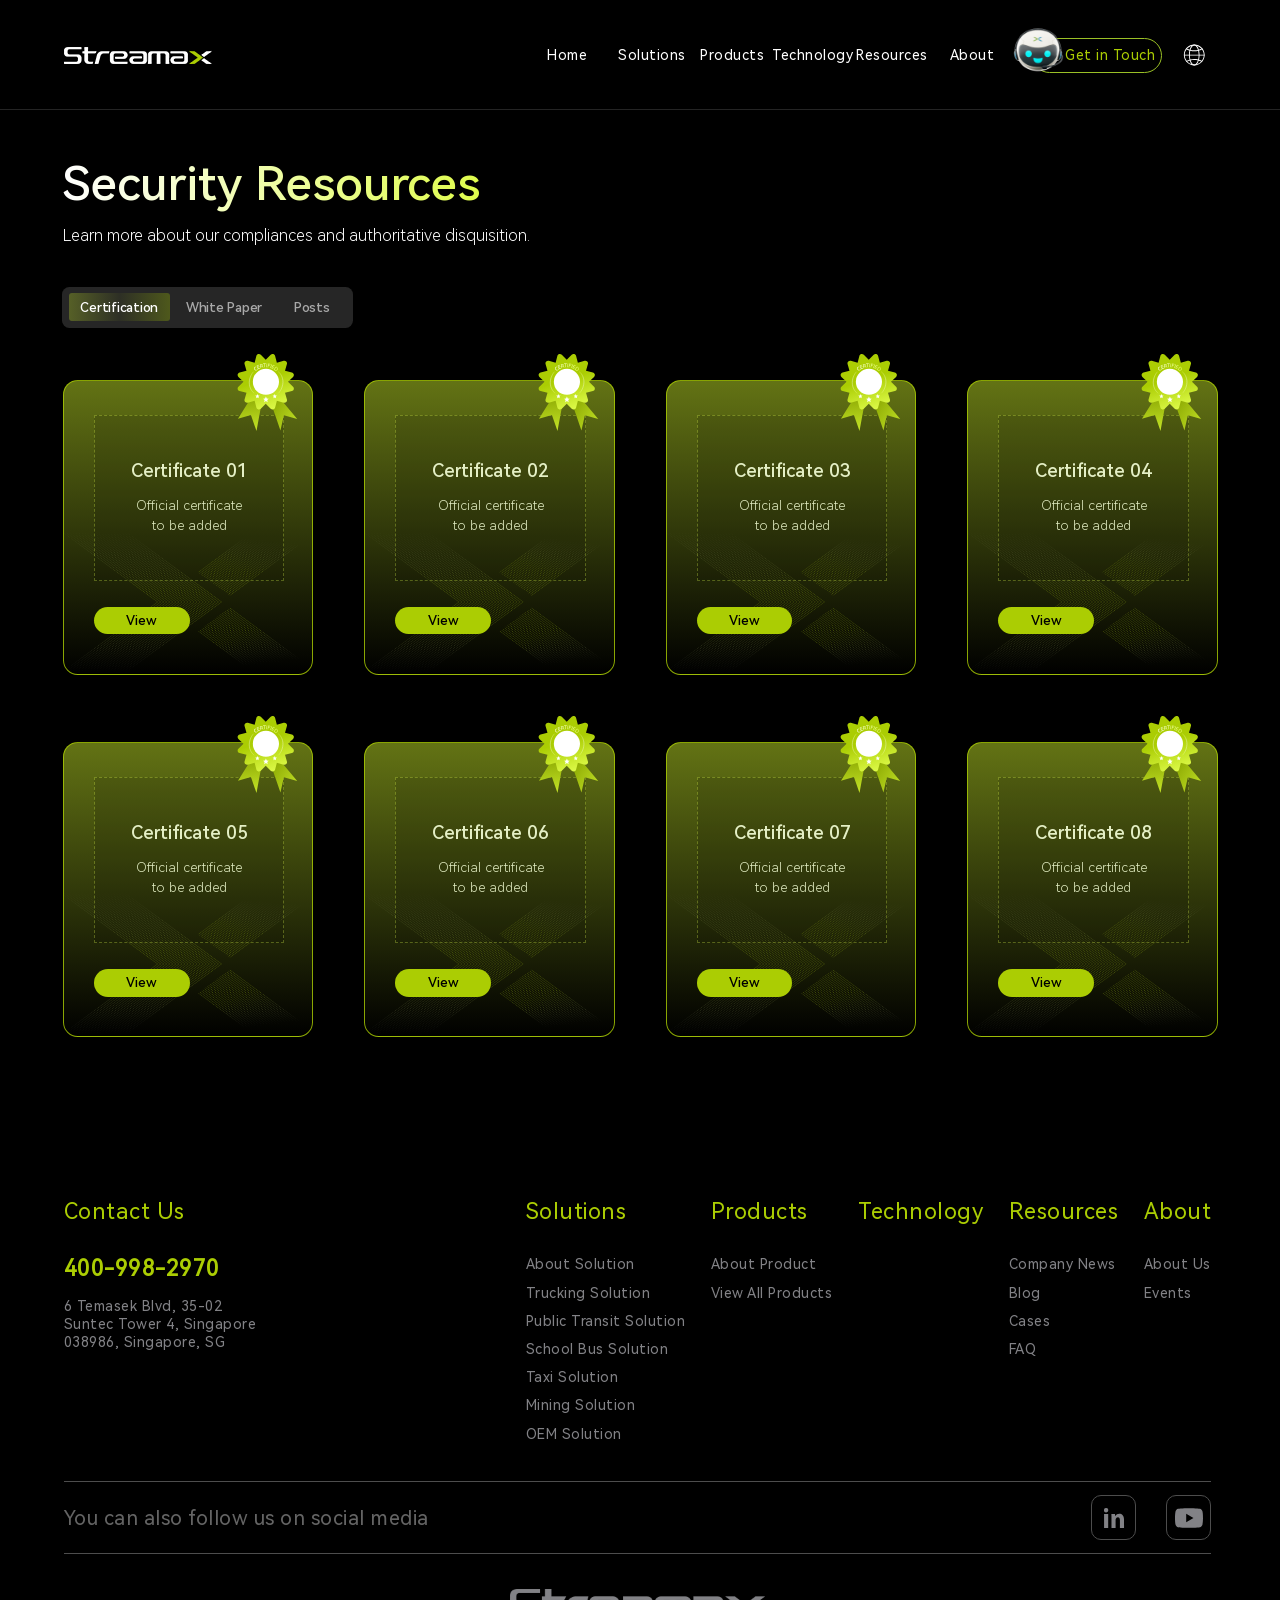
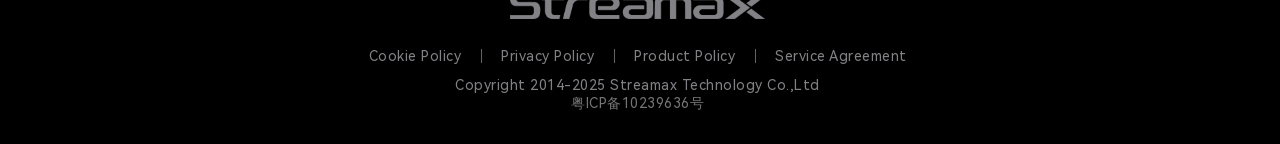
==== security-resources.html @ 1f0b2379 "Add files via upload" ====
<!DOCTYPE html>
<html lang="en"><head><meta charset="utf-8"><meta name="viewport" content="width=device-width, initial-scale=1"><title>Security Resources | Streamax</title><meta name="description" content="Security Resources — Streamax Product Security Incident Response Team portal preview."><link rel="icon" href="assets/img/favicon.ico"><link rel="stylesheet" href="assets/css/common.css"><link rel="stylesheet" href="assets/css/header.css"><link rel="stylesheet" href="assets/css/style.css"><link rel="stylesheet" href="assets/css/cybersecurity.css"><script>if(location.protocol==="file:"){document.write("<script src=\"assets/js/local-preview.js\"><\/script>");}</script></head>
<body class="black_page" data-page="resources"><a class="skip-link" href="#main-content">Skip to content</a>
<header class="header">
    <div class="wrap1600 cf">
        <div class="logo flex alignCenter"><a href="index.html"><img src="assets/img/logo.png" class="b_logo" alt="ruiming"><img src="assets/img/logow.png" class="w_logo" alt="ruiming"></a></div>
        <div class="right cf">
            <nav class="nav_con">
                <ul class="nav cf">
                    <li>
                        <div class="TWnav"><a href="index.html"><q>Home</q></a></div>
                    </li>
                    
                    <li>
                        <div class="TWnav"><a href="https://www.streamax.com/category/solutions.html" target="_self"><q>Solutions</q><span></span></a><div class="TWnavBtn"></div></div>
                        
                        <div class="erNav">
                            
                                
                            <a class="fnt16" href="https://www.streamax.com/category/solutions.html" target="_self">About Solution</a>
                                
                            <a class="fnt16" href="https://www.streamax.com/category/trucking-solution.html" target="_self">Trucking Solution</a>
                                
                            <a class="fnt16" href="https://www.streamax.com/category/public-transit-solution.html" target="_self">Public Transit Solution</a>
                                
                            <a class="fnt16" href="https://www.streamax.com/category/school-bus-solution.html" target="_self">School Bus Solution</a>
                                
                            <a class="fnt16" href="https://www.streamax.com/category/taxi-solution.html" target="_self">Taxi Solution</a>
                                
                            <a class="fnt16" href="https://www.streamax.com/category/mining-solution.html" target="_self">Mining Solution</a>
                                
                            <a class="fnt16" href="https://www.streamax.com/category/oem-solution.html" target="_self">OEM Solution</a>
                                
                            
                        </div>
                        
                        <div class="mo_nav cf">
                            
                            <div class="p">
                                <div class="THnav"><a href="https://www.streamax.com/category/solutions.html" target="_self">About Solution</a><div class="THnavBtn"></div></div>

                            </div>
                            <div class="p">
                                <div class="THnav"><a href="https://www.streamax.com/category/trucking-solution.html" target="_self">Trucking Solution</a><div class="THnavBtn"></div></div>

                            </div>
                            <div class="p">
                                <div class="THnav"><a href="https://www.streamax.com/category/public-transit-solution.html" target="_self">Public Transit Solution</a><div class="THnavBtn"></div></div>

                            </div>
                            <div class="p">
                                <div class="THnav"><a href="https://www.streamax.com/category/school-bus-solution.html" target="_self">School Bus Solution</a><div class="THnavBtn"></div></div>

                            </div>
                            <div class="p">
                                <div class="THnav"><a href="https://www.streamax.com/category/taxi-solution.html" target="_self">Taxi Solution</a><div class="THnavBtn"></div></div>

                            </div>
                            <div class="p">
                                <div class="THnav"><a href="https://www.streamax.com/category/mining-solution.html" target="_self">Mining Solution</a><div class="THnavBtn"></div></div>

                            </div>
                            <div class="p">
                                <div class="THnav"><a href="https://www.streamax.com/category/oem-solution.html" target="_self">OEM Solution</a><div class="THnavBtn"></div></div>

                            </div>
                            
                        </div>
                    </li>
                    <li>
                        <div class="TWnav"><a href="https://www.streamax.com/category/products.html" target="_self"><q>Products</q><span></span></a><div class="TWnavBtn"></div></div>
                        
                        <div class="erNav">
                            
                                
                            <a class="fnt16" href="https://www.streamax.com/category/products.html" target="_self">About Product</a>
                                
                            <a class="fnt16" href="https://www.streamax.com/category/products-list.html" target="_self">View All Products</a>
                                
                            
                        </div>
                        
                        <div class="mo_nav cf">
                            
                            <div class="p">
                                <div class="THnav"><a href="https://www.streamax.com/category/products.html" target="_self">About Product</a><div class="THnavBtn"></div></div>

                            </div>
                            <div class="p">
                                <div class="THnav"><a href="https://www.streamax.com/category/products-list.html" target="_self">View All Products</a><div class="THnavBtn"></div></div>

                            </div>
                            
                        </div>
                    </li>
                    <li>
                        <div class="TWnav"><a href="https://www.streamax.com/category/technology.html" target="_self"><q>Technology</q><span></span></a><div class="TWnavBtn"></div></div>
                        
                        <div class="erNav">
                            
                                
                            
                        </div>
                        
                        <div class="mo_nav cf">
                            
                            
                            
                        </div>
                    </li>
                    <li>
                        <div class="TWnav"><a href="https://www.streamax.com/resources/blog.html" target="_self"><q>Resources</q><span></span></a><div class="TWnavBtn"></div></div>
                        
                        <div class="erNav">
                            
                                
                            <a class="fnt16" href="https://www.streamax.com/resources/company-news.html" target="_self">Company News</a>
                                
                            <a class="fnt16" href="https://www.streamax.com/resources/blog.html" target="_self">Blog</a>
                                
                            <a class="fnt16" href="https://www.streamax.com/resources/case.html" target="_self">Cases</a>
                                
                            <a class="fnt16" href="https://www.streamax.com/resources/faq.html" target="_self">FAQ</a>
                                
                            
                        </div>
                        
                        <div class="mo_nav cf">
                            
                            <div class="p">
                                <div class="THnav"><a href="https://www.streamax.com/resources/company-news.html" target="_self">Company News</a><div class="THnavBtn"></div></div>

                            </div>
                            <div class="p">
                                <div class="THnav"><a href="https://www.streamax.com/resources/blog.html" target="_self">Blog</a><div class="THnavBtn"></div></div>

                            </div>
                            <div class="p">
                                <div class="THnav"><a href="https://www.streamax.com/resources/case.html" target="_self">Cases</a><div class="THnavBtn"></div></div>

                            </div>
                            <div class="p">
                                <div class="THnav"><a href="https://www.streamax.com/resources/faq.html" target="_self">FAQ</a><div class="THnavBtn"></div></div>

                            </div>
                            
                        </div>
                    </li>
                    <li>
                        <div class="TWnav"><a href="https://www.streamax.com/category/about.html" target="_self"><q>About</q><span></span></a><div class="TWnavBtn"></div></div>
                        
                        <div class="erNav">
                            
                                
                            <a class="fnt16" href="https://www.streamax.com/category/about.html" target="_self">About Us</a>
                                
                            <a class="fnt16" href="https://www.streamax.com/about/events.html" target="_self">Events</a>
                                
                            
                        </div>
                        
                        <div class="mo_nav cf">
                            
                            <div class="p">
                                <div class="THnav"><a href="https://www.streamax.com/category/about.html" target="_self">About Us</a><div class="THnavBtn"></div></div>

                            </div>
                            <div class="p">
                                <div class="THnav"><a href="https://www.streamax.com/about/events.html" target="_self">Events</a><div class="THnavBtn"></div></div>

                            </div>
                            
                        </div>
                    </li>
                     
                </ul>

                <div class="nav-submenu__cover"></div>
            </nav>
            
            <div class="lang_search flex alignCenter">
                <div class="lang cf mode_btn flex justifyCenter">
                    <a href="https://www.streamax.com/category/contactform.html">
                    <span>Get in Touch</span>
                    <div class="frame-animation"></div>
                    </a>
                </div>
                <div class="change">
                    <svg t="1764158970741" class="icon" viewBox="0 0 1024 1024" version="1.1" xmlns="http://www.w3.org/2000/svg" p-id="2883" width="256" height="256"><path d="M523.377778 955.733333C278.755556 955.733333 79.644444 756.622222 79.644444 512c0-244.622222 199.111111-443.733333 443.733334-443.733333S967.111111 267.377778 967.111111 512c0 244.622222-199.111111 443.733333-443.733333 443.733333z m0-849.54074C299.614815 106.192593 117.57037 288.237037 117.57037 512c0 223.762963 182.044444 405.807407 405.807408 405.807407C747.140741 917.807407 929.185185 735.762963 929.185185 512c0-223.762963-182.044444-405.807407-405.807407-405.807407z" fill="" p-id="2884"></path><path d="M523.377778 955.733333c-127.051852 0-225.659259-195.318519-225.659259-443.733333 0-248.414815 98.607407-443.733333 225.659259-443.733333S749.037037 263.585185 749.037037 512c0 248.414815-100.503704 443.733333-225.659259 443.733333z m0-849.54074c-102.4 0-187.733333 185.837037-187.733334 405.807407 0 219.97037 85.333333 405.807407 187.733334 405.807407s187.733333-185.837037 187.733333-405.807407c0-219.97037-87.22963-405.807407-187.733333-405.807407z" fill="" p-id="2885"></path><path d="M523.377778 352.711111c-117.57037 0-235.140741-30.340741-339.437037-87.22963-9.481481-5.688889-13.274074-17.066667-7.585185-26.548148 5.688889-9.481481 17.066667-13.274074 26.548148-7.585185 96.711111 53.096296 208.592593 81.540741 320.474074 81.540741 113.777778 0 223.762963-28.444444 322.37037-83.437037 9.481481-5.688889 20.859259-1.896296 26.548148 7.585185 5.688889 9.481481 1.896296 20.859259-7.585185 26.548148-104.296296 58.785185-221.866667 89.125926-341.333333 89.125926zM197.214815 805.925926c-7.585185 0-13.274074-3.792593-17.066667-9.481482-5.688889-9.481481-1.896296-20.859259 7.585185-26.548148 102.4-54.992593 218.074074-85.333333 333.748148-85.333333 115.674074 0 231.348148 28.444444 333.748149 83.437037 9.481481 5.688889 13.274074 17.066667 7.585185 26.548148-5.688889 9.481481-17.066667 13.274074-26.548148 7.585185-96.711111-53.096296-204.8-79.644444-314.785186-79.644444-109.985185 0-219.97037 28.444444-316.681481 79.644444-1.896296 3.792593-3.792593 3.792593-7.585185 3.792593z" fill="" p-id="2886"></path><path d="M948.148148 534.755556H98.607407c-11.377778 0-18.962963-7.585185-18.962963-18.962963s7.585185-18.962963 18.962963-18.962963H948.148148c11.377778 0 18.962963 7.585185 18.962963 18.962963s-9.481481 18.962963-18.962963 18.962963z" fill="" p-id="2887"></path></svg>
                    <div class="change_con">
                        <a href="https://cn.streamax.com/" target="_blank">中文</a>
                        <a href="https://jp.streamax.com/" target="_blank">にほんご</a>
                    </div>
                </div>
                <div class="search cf" style="display:none;">
                    <a href="javascript:;"><svg t="1755748336078" viewBox="0 0 1024 1024" version="1.1" xmlns="http://www.w3.org/2000/svg" p-id="9567"><path d="M415.59889935 818.40673751c-103.69194019 0-207.38388041-39.48836529-286.31642412-118.42090898-157.86508737-157.87981634-157.86508737-414.78248979 0-572.66230613 157.85035841-157.85035841 414.76776082-157.90927428 572.64757719 0 157.86508737 157.87981634 157.86508737 414.78248979 0 572.66230613-78.93254368 78.93254368-182.63921287 118.42090898-286.33115307 118.42090898z m0-725.22496474c-82.09927197 0-164.21327292 31.25487175-226.70828746 93.74988629-125.00475803 125.00475803-125.00475803 328.44127481 0 453.44603281 125.01948701 124.9753001 328.41181686 125.03421596 453.43130386 0 125.00475803-125.00475803 125.00475803-328.44127481 0-453.44603281-62.5097435-62.49501453-144.60901547-93.74988627-226.7230164-93.74988629z" fill="#333333" p-id="9568"></path><path d="M973.48804978 1013.69813456c-10.78160515 0-21.57793927-4.10938229-29.79670383-12.34287584L658.31757585 715.95203069c-16.46698708-16.46698708-16.46698708-43.14114955 0-59.60813666s43.14114955-16.46698708 59.60813665 0l285.37377009 285.38849908c16.46698708 16.46698708 16.46698708 43.14114955 0 59.60813663a42.07329932 42.07329932 0 0 1-29.81143281 12.35760482z" fill="#333333" p-id="9569"></path></svg></a>
                </div>
            </div>
            <div class="nav_btn"><span></span></div>
        </div>
    </div>
    <!-- pc端搜索框 -->
    <div class="search-drop-down">
        <div class="search-wrapper">
            <span><a href="javascript:;" id="search-btn"><svg t="1755748336078" viewBox="0 0 1024 1024" version="1.1" xmlns="http://www.w3.org/2000/svg" p-id="9567"><path d="M415.59889935 818.40673751c-103.69194019 0-207.38388041-39.48836529-286.31642412-118.42090898-157.86508737-157.87981634-157.86508737-414.78248979 0-572.66230613 157.85035841-157.85035841 414.76776082-157.90927428 572.64757719 0 157.86508737 157.87981634 157.86508737 414.78248979 0 572.66230613-78.93254368 78.93254368-182.63921287 118.42090898-286.33115307 118.42090898z m0-725.22496474c-82.09927197 0-164.21327292 31.25487175-226.70828746 93.74988629-125.00475803 125.00475803-125.00475803 328.44127481 0 453.44603281 125.01948701 124.9753001 328.41181686 125.03421596 453.43130386 0 125.00475803-125.00475803 125.00475803-328.44127481 0-453.44603281-62.5097435-62.49501453-144.60901547-93.74988627-226.7230164-93.74988629z" fill="#ffffff" p-id="9568"></path><path d="M973.48804978 1013.69813456c-10.78160515 0-21.57793927-4.10938229-29.79670383-12.34287584L658.31757585 715.95203069c-16.46698708-16.46698708-16.46698708-43.14114955 0-59.60813666s43.14114955-16.46698708 59.60813665 0l285.37377009 285.38849908c16.46698708 16.46698708 16.46698708 43.14114955 0 59.60813663a42.07329932 42.07329932 0 0 1-29.81143281 12.35760482z" fill="#ffffff" p-id="9569"></path></svg></a></span>
            <div class="search-input">
                <input id="search" type="text" placeholder="Search..." name="question" autocomplete="off">
                <div class="errorMsg">检测到并清除了危险字符！</div>
            </div>
            <span id="close"><svg t="1755765834589" viewBox="0 0 1024 1024" version="1.1" xmlns="http://www.w3.org/2000/svg" p-id="10614"><path d="M585.412525 512.594747L973.601616 124.418586c19.600808-19.600808 19.600808-51.898182 0-71.49899l-2.120404-2.120404c-19.600808-19.600808-51.898182-19.600808-71.49899 0L511.793131 439.518384 123.61697 50.799192c-19.600808-19.600808-51.898182-19.600808-71.49899 0l-2.120404 2.120404c-20.11798 19.600808-20.11798 51.898182 0 71.49899l388.189091 388.189091L49.997576 900.783838c-19.587879 19.600808-19.587879 51.898182 0 71.49899l2.120404 2.120404c19.600808 19.600808 51.898182 19.600808 71.49899 0L511.793131 586.214141l388.189091 388.176162c19.600808 19.600808 51.898182 19.600808 71.49899 0l2.120404-2.120404c19.600808-19.600808 19.600808-51.898182 0-71.49899L585.412525 512.594747z m0 0" p-id="10615" fill="#ffffff"></path></svg></span>
        </div>
    </div>
</header>
<main id="main-content" class="cyber-main resources-page" data-design-node="58:219" data-resource-tab="certification">
  <h1 class="gradient-title page-title">Security Resources</h1>
  <p class="resources-intro">Learn more about our compliances and authoritative disquisition.</p>
  <div class="resource-tabs" role="tablist" aria-label="Security resource categories">
    <span class="resource-tabs-indicator" aria-hidden="true"></span>
    <button id="resource-tab-certification" type="button" role="tab" aria-selected="true" aria-controls="resource-certification" tabindex="0">Certification</button>
    <button id="resource-tab-white-paper" type="button" role="tab" aria-selected="false" aria-controls="resource-white-paper" tabindex="-1">White Paper</button>
    <button id="resource-tab-posts" type="button" role="tab" aria-selected="false" aria-controls="resource-posts" tabindex="-1">Posts</button>
  </div>
  <section id="resource-certification" class="certificate-grid resource-panel" role="tabpanel" aria-labelledby="resource-tab-certification" tabindex="0"><article class="certificate-card" data-certificate-index="0">
  <div class="certificate-ground"><div class="certificate-pattern" aria-hidden="true"><img src="assets/figma/cff4b.png" alt="" draggable="false" ></div>
    <div class="certificate-placeholder"><span>Certificate 01</span><p>Official certificate<br>to be added</p></div>
    <button class="certificate-view" type="button" aria-label="View certificate 1" data-open-certificate="0">View</button>
  </div>
  <img src="assets/figma/bbfd9.svg" alt="" draggable="false" class="certificate-badge">
</article>
<article class="certificate-card" data-certificate-index="1">
  <div class="certificate-ground"><div class="certificate-pattern" aria-hidden="true"><img src="assets/figma/cff4b.png" alt="" draggable="false" ></div>
    <div class="certificate-placeholder"><span>Certificate 02</span><p>Official certificate<br>to be added</p></div>
    <button class="certificate-view" type="button" aria-label="View certificate 2" data-open-certificate="1">View</button>
  </div>
  <img src="assets/figma/19678.svg" alt="" draggable="false" class="certificate-badge">
</article>
<article class="certificate-card" data-certificate-index="2">
  <div class="certificate-ground"><div class="certificate-pattern" aria-hidden="true"><img src="assets/figma/cff4b.png" alt="" draggable="false" ></div>
    <div class="certificate-placeholder"><span>Certificate 03</span><p>Official certificate<br>to be added</p></div>
    <button class="certificate-view" type="button" aria-label="View certificate 3" data-open-certificate="2">View</button>
  </div>
  <img src="assets/figma/bbfd9.svg" alt="" draggable="false" class="certificate-badge">
</article>
<article class="certificate-card" data-certificate-index="3">
  <div class="certificate-ground"><div class="certificate-pattern" aria-hidden="true"><img src="assets/figma/cff4b.png" alt="" draggable="false" ></div>
    <div class="certificate-placeholder"><span>Certificate 04</span><p>Official certificate<br>to be added</p></div>
    <button class="certificate-view" type="button" aria-label="View certificate 4" data-open-certificate="3">View</button>
  </div>
  <img src="assets/figma/bbfd9.svg" alt="" draggable="false" class="certificate-badge">
</article>
<article class="certificate-card" data-certificate-index="4">
  <div class="certificate-ground"><div class="certificate-pattern" aria-hidden="true"><img src="assets/figma/cff4b.png" alt="" draggable="false" ></div>
    <div class="certificate-placeholder"><span>Certificate 05</span><p>Official certificate<br>to be added</p></div>
    <button class="certificate-view" type="button" aria-label="View certificate 5" data-open-certificate="4">View</button>
  </div>
  <img src="assets/figma/19678.svg" alt="" draggable="false" class="certificate-badge">
</article>
<article class="certificate-card" data-certificate-index="5">
  <div class="certificate-ground"><div class="certificate-pattern" aria-hidden="true"><img src="assets/figma/cff4b.png" alt="" draggable="false" ></div>
    <div class="certificate-placeholder"><span>Certificate 06</span><p>Official certificate<br>to be added</p></div>
    <button class="certificate-view" type="button" aria-label="View certificate 6" data-open-certificate="5">View</button>
  </div>
  <img src="assets/figma/19678.svg" alt="" draggable="false" class="certificate-badge">
</article>
<article class="certificate-card" data-certificate-index="6">
  <div class="certificate-ground"><div class="certificate-pattern" aria-hidden="true"><img src="assets/figma/cff4b.png" alt="" draggable="false" ></div>
    <div class="certificate-placeholder"><span>Certificate 07</span><p>Official certificate<br>to be added</p></div>
    <button class="certificate-view" type="button" aria-label="View certificate 7" data-open-certificate="6">View</button>
  </div>
  <img src="assets/figma/19678.svg" alt="" draggable="false" class="certificate-badge">
</article>
<article class="certificate-card" data-certificate-index="7">
  <div class="certificate-ground"><div class="certificate-pattern" aria-hidden="true"><img src="assets/figma/cff4b.png" alt="" draggable="false" ></div>
    <div class="certificate-placeholder"><span>Certificate 08</span><p>Official certificate<br>to be added</p></div>
    <button class="certificate-view" type="button" aria-label="View certificate 8" data-open-certificate="7">View</button>
  </div>
  <img src="assets/figma/19678.svg" alt="" draggable="false" class="certificate-badge">
</article></section>
  <section id="resource-white-paper" class="resource-panel editorial-grid" role="tabpanel" aria-labelledby="resource-tab-white-paper" tabindex="0" data-design-node="106:803" hidden>
    <article class="editorial-card"><div class="editorial-pattern" aria-hidden="true"><img src="assets/figma/cff4b.png" alt="" draggable="false"></div><img class="editorial-brand" src="assets/figma/ac7f0.png" alt="Streamax" width="207" height="24"><h2>White Paper 01<br>Coming soon</h2><p class="editorial-summary">Approved white paper content will be added here.</p><button type="button" class="editorial-explore" data-resource-placeholder="White paper" aria-label="Explore white paper 1 (placeholder)">Explore</button><p class="editorial-status" role="status" aria-live="polite"></p></article>
    <article class="editorial-card"><div class="editorial-pattern" aria-hidden="true"><img src="assets/figma/cff4b.png" alt="" draggable="false"></div><h2>White Paper 02<br>Coming soon</h2><p class="editorial-summary">Approved white paper content will be added here.</p><button type="button" class="editorial-explore" data-resource-placeholder="White paper" aria-label="Explore white paper 2 (placeholder)">Explore</button><p class="editorial-status" role="status" aria-live="polite"></p></article>
    <article class="editorial-card"><div class="editorial-pattern" aria-hidden="true"><img src="assets/figma/cff4b.png" alt="" draggable="false"></div><h2>White Paper 03<br>Coming soon</h2><p class="editorial-summary">Approved white paper content will be added here.</p><button type="button" class="editorial-explore" data-resource-placeholder="White paper" aria-label="Explore white paper 3 (placeholder)">Explore</button><p class="editorial-status" role="status" aria-live="polite"></p></article>
  </section>
  <section id="resource-posts" class="resource-panel editorial-grid" role="tabpanel" aria-labelledby="resource-tab-posts" tabindex="0" data-design-node="106:803" hidden>
    <article class="editorial-card"><div class="editorial-pattern" aria-hidden="true"><img src="assets/figma/cff4b.png" alt="" draggable="false"></div><img class="editorial-brand" src="assets/figma/ac7f0.png" alt="Streamax" width="207" height="24"><h2>Post 01<br>Coming soon</h2><p class="editorial-summary">Approved post content will be added here.</p><button type="button" class="editorial-explore" data-resource-placeholder="Post" aria-label="Explore post 1 (placeholder)">Explore</button><p class="editorial-status" role="status" aria-live="polite"></p></article>
    <article class="editorial-card"><div class="editorial-pattern" aria-hidden="true"><img src="assets/figma/cff4b.png" alt="" draggable="false"></div><h2>Post 02<br>Coming soon</h2><p class="editorial-summary">Approved post content will be added here.</p><button type="button" class="editorial-explore" data-resource-placeholder="Post" aria-label="Explore post 2 (placeholder)">Explore</button><p class="editorial-status" role="status" aria-live="polite"></p></article>
    <article class="editorial-card"><div class="editorial-pattern" aria-hidden="true"><img src="assets/figma/cff4b.png" alt="" draggable="false"></div><h2>Post 03<br>Coming soon</h2><p class="editorial-summary">Approved post content will be added here.</p><button type="button" class="editorial-explore" data-resource-placeholder="Post" aria-label="Explore post 3 (placeholder)">Explore</button><p class="editorial-status" role="status" aria-live="polite"></p></article>
  </section>
</main>
<footer class="footer pb50">
	<div class="wrap1600">
	<div class="footer_top flex flexWrap">
		<div class="left">
			<h3 class="fnt26">Contact Us</h3>
			<dl class="mt45">
				<dt class="fnt26 mb20">400-998-2970</dt>
				<dd class="fnt16">6 Temasek Blvd, 35-02 Suntec Tower 4, Singapore 038986, Singapore, SG</dd>
			</dl>
		</div>
		<div class="right flex flexWrap">
		    
			<dl>
				<dt class="fnt26 mb45"><a href="https://www.streamax.com/category/solutions.html" target="_self">Solutions</a></dt>
				<dd class="fnt16">
				    
				        
					<a href="https://www.streamax.com/category/solutions.html" target="_self">About Solution</a>
					
					<a href="https://www.streamax.com/category/trucking-solution.html" target="_self">Trucking Solution</a>
					
					<a href="https://www.streamax.com/category/public-transit-solution.html" target="_self">Public Transit Solution</a>
					
					<a href="https://www.streamax.com/category/school-bus-solution.html" target="_self">School Bus Solution</a>
					
					<a href="https://www.streamax.com/category/taxi-solution.html" target="_self">Taxi Solution</a>
					
					<a href="https://www.streamax.com/category/mining-solution.html" target="_self">Mining Solution</a>
					
					<a href="https://www.streamax.com/category/oem-solution.html" target="_self">OEM Solution</a>
					
					
				</dd>
			</dl>
			<dl>
				<dt class="fnt26 mb45"><a href="https://www.streamax.com/category/products.html" target="_self">Products</a></dt>
				<dd class="fnt16">
				    
				        
					<a href="https://www.streamax.com/category/products.html" target="_self">About Product</a>
					
					<a href="https://www.streamax.com/category/products-list.html" target="_self">View All Products</a>
					
					
				</dd>
			</dl>
			<dl>
				<dt class="fnt26 mb45"><a href="https://www.streamax.com/category/technology.html" target="_self">Technology</a></dt>
				<dd class="fnt16">
				    
				        
					
				</dd>
			</dl>
			<dl>
				<dt class="fnt26 mb45"><a href="https://www.streamax.com/resources/blog.html" target="_self">Resources</a></dt>
				<dd class="fnt16">
				    
				        
					<a href="https://www.streamax.com/resources/company-news.html" target="_self">Company News</a>
					
					<a href="https://www.streamax.com/resources/blog.html" target="_self">Blog</a>
					
					<a href="https://www.streamax.com/resources/case.html" target="_self">Cases</a>
					
					<a href="https://www.streamax.com/resources/faq.html" target="_self">FAQ</a>
					
					
				</dd>
			</dl>
			<dl>
				<dt class="fnt26 mb45"><a href="https://www.streamax.com/category/about.html" target="_self">About</a></dt>
				<dd class="fnt16">
				    
				        
					<a href="https://www.streamax.com/category/about.html" target="_self">About Us</a>
					
					<a href="https://www.streamax.com/about/events.html" target="_self">Events</a>
					
					
				</dd>
			</dl>
			 
		</div>
	</div>
	<div class="footer_mind flex flexWrap alignCenter pt20 pb20 mt45">
		<div class="left fnt22">You can also follow us on social media</div>
		<div class="right flex flexWrap alignCenter">
			<a href="https://www.linkedin.com/company/streamax-technology/" target="_blank"><svg t="1758520778600" class="icon" viewBox="0 0 1024 1024" version="1.1" xmlns="http://www.w3.org/2000/svg" p-id="6968" xmlns:xlink="http://www.w3.org/1999/xlink" width="200" height="200"><path d="M224 149.28a75.2 75.2 0 0 0-79.04 80A75.04 75.04 0 0 0 224 307.36a76.96 76.96 0 0 0 80-78.4 76.96 76.96 0 0 0-80-79.68zM878.72 874.72V575.04c0-148.8-74.08-216.96-172.96-216.96a176 176 0 0 0-149.28 80h-3.04l-6.88-69.12H416c1.92 44.48 4 98.08 4 161.12v344.64h150.24V583.36A112 112 0 0 1 576 544a80 80 0 0 1 76-58.88c54.4 0 76.16 44.48 76.16 109.6v280zM149.28 369.44h150.24v505.28H149.28z" fill="#828286" p-id="6969"></path></svg></a>
			<a href="https://www.youtube.com/@StreamaxMDVR" target="_blank"><svg t="1758520803422" class="icon" viewBox="0 0 1024 1024" version="1.1" xmlns="http://www.w3.org/2000/svg" p-id="7968" xmlns:xlink="http://www.w3.org/1999/xlink" width="200" height="200"><path d="M1003.2 265.6c-11.2-44.8-46.4-78.4-91.2-91.2-80-20.8-400-20.8-400-20.8s-320 0-400 20.8c-44.8 11.2-78.4 46.4-91.2 91.2C0 345.6 0 512 0 512s0 166.4 20.8 246.4c11.2 44.8 46.4 78.4 91.2 91.2 80 20.8 400 20.8 400 20.8s320 0 400-20.8c44.8-11.2 78.4-46.4 91.2-91.2C1024 678.4 1024 512 1024 512s0-166.4-20.8-246.4z m-593.6 400V358.4L675.2 512l-265.6 153.6z" fill="#828286" p-id="7969"></path></svg></a>
		</div>
	</div>
	<div class="footer_bottom mt55">
		<div class="f_logo mb45"><a href="index.html"><img src="assets/img/logoF.png" alt=""></a></div>
		<div class="a fnt16"><a href="https://www.streamax.com/category/cookie-policy.html">Cookie Policy</a><a href="https://www.streamax.com/privacy.html">Privacy Policy</a><a href="https://www.streamax.com/category/product-policy.html">Product Policy</a><a href="https://www.streamax.com/category/service-agreement.html">Service Agreement</a></div>
		<div class="p fnt14">Copyright 2014-2025 Streamax Technology Co.,Ltd</div>
	</div>
	</div>
	<div style="font-size:14px;color:#747474;text-align:center;"><a href="https://beian.miit.gov.cn" target="_blank" style="color:#747474;">粤ICP备10239636号</a></div>
</footer>
<dialog id="subscription-dialog" class="demo-dialog" aria-labelledby="subscribe-title" aria-describedby="subscribe-description">
  <button class="dialog-close" type="button" data-close-dialog aria-label="Close subscription preview"><span aria-hidden="true"></span></button>
  <h2 id="subscribe-title">Security advisories</h2><p id="subscribe-description">Preview the subscription experience. This demonstration does not submit your email or create a subscription.</p>
  <form id="subscription-form"><label for="subscription-email">Email address</label><input id="subscription-email" type="email" name="email" placeholder="you@company.com" autocomplete="email" required maxlength="254"><button class="demo-primary" type="submit">Preview subscription</button><p class="form-status" role="status" aria-live="polite"></p></form>
</dialog>
<dialog id="certificate-dialog" class="certificate-dialog" aria-label="Certificate preview"><button class="dialog-close" type="button" data-close-dialog aria-label="Close certificate preview"><span aria-hidden="true"></span></button><div id="certificate-preview-content"></div></dialog>
<script src="assets/js/jquery-3.5.1.js" defer></script><script src="assets/js/gsap3.12.2.min.js" defer></script><script src="assets/js/shell-behavior.js" defer></script><script src="assets/js/header.js" defer></script><script src="assets/js/security-content.js" defer></script><script src="assets/js/cybersecurity.js" defer></script>
<script src="assets/js/resource-tabs.js" defer></script>
</body></html>
---- assets/css/common.css ----
@charset "utf-8";
/* 
<svg width="20" height="20"  viewBox="0 0 20 20" xmlns="http://www.w3.org/2000/svg"><path id="svg_1" d="m0,20l12.31565,-10l-12.31565,-10l7.75886,0l12.31565,10l-12.31565,10l-7.75886,0" opacity="undefined" stroke="null"/></svg>
*/

img, video {
    -webkit-touch-callout: none;
    -webkit-user-select: none;
    user-select: none;
}

/* reset */
*{

  padding: 0;
  margin: 0;
  outline: none;
  word-break: normal;
  -webkit-tap-highlight-color: rgba(0, 0, 0, 0);
  -webkit-box-sizing: border-box;
  -moz-box-sizing: border-box;
  box-sizing: border-box;
}
*::-webkit-scrollbar {
  /*滚动条整体样式*/
  width: 5px;
  /*高宽分别对应横竖滚动条的尺寸*/
  height: 5px;
}
*::-webkit-scrollbar-thumb {
  /*滚动条-滑块*/
  border-radius: 3px;
  box-shadow: inset 0 0 5px rgba(0, 0, 0, 0.2);
  background: #999;
}
*::-webkit-scrollbar-track {
  /*滚动条-背景*/
  box-shadow: inset 0 0 5px rgba(0, 0, 0, 0.2);
  border-radius: 3px;
  background: #ededed;
}
/*div 滚动结束不带动页面滚动*/
.scroll-box {
  -webkit-overflow-scrolling: touch;  /* iOS/Safari 惯性 */
  overscroll-behavior: contain;       /* 内部滚动不带动页面 */
}

@keyframes displayN {
  0% {
    opacity: 0;
  }
  100% {
    opacity: 1;
  }
}
/* animation: displayN 0.5s forwards; */
@keyframes fadeInUp {
  0% {
      opacity: 0;
      -webkit-transform: translate3d(0,50px,0);
      transform: translate3d(0,50px,0)
  }
  100% {
      opacity: 1;
      -webkit-transform: translate3d(0,0px,0);
      transform: translate3d(0,0px,0)
  }
}
@keyframes fadeInLeft {
  0% {
      opacity: 0;
      -webkit-transform: translate3d(-50px,0px,0);
      transform: translate3d(-50px,0px,0)
  }
  100% {
      opacity: 1;
      -webkit-transform: translate3d(0,0px,0);
      transform: translate3d(0,0px,0)
  }
}
@keyframes fadeInRight {
  0% {
      opacity: 0;
      -webkit-transform: translate3d(50px,0px,0);
      transform: translate3d(50px,0px,0)
  }
  100% {
      opacity: 1;
      -webkit-transform: translate3d(0,0px,0);
      transform: translate3d(0,0px,0)
  }
}
@font-face {
    font-family: 'Harmony';
    src:url('HarmonyOS_Sans_Regular.ttf') format('truetype');
    font-weight: normal;
    font-style: normal;
    font-display: swap; /* 优化字体加载显示 */
}
html { height: 100%; }
body { 
  font-size: 14px;line-height: 1.3;color:#333;letter-spacing:0.5px;
	min-height: 100%;position: relative;font-weight: normal;
  font-family: Harmony ,-apple-system, BlinkMacSystemFont, "Source Han Sans CN", "Helvetica Neue", "PingFang SC", "Microsoft YaHei", Helvetica, Arial, sans-serif;
}
body, div, ul, ol, li, dl, dt, dd, h1, h2, h3, h4, h5, h6, iframe, pre, code, fieldset, legend, form, input, select, textarea, button, p, blockquote, th, td, figure { margin: 0; padding: 0 }
body, div, ul, ol, li, dl, dt, dd, h1, h2, h3, h4, h5, h6, iframe, pre, code, fieldset, legend, form, p, blockquote, figure, header, footer, nav, article, section, aside, address, figcaption { zoom: 1 }
li { list-style-type: none }
.h1, .h2, .h3, .h4, .h5, .h6, h1, h2, h3, h4, h5, h6{line-height: inherit;font-weight: normal;font-size: 100%; }
iframe, frame, fieldset, img { border: 0 none }
img { vertical-align: top }
input[type=button], input[type=submit], input[type=reset] { cursor: pointer }
button { cursor: pointer }
input, textarea, button { -webkit-border-radius: 0; -webkit-appearance: none }
input[type=radio] { -webkit-border-radius: 100%; -webkit-appearance: radio }
input[type=checkbox] { -webkit-appearance: checkbox }
input[type=search] { -webkit-box-sizing: content-box; -moz-box-sizing: content-box; -ms-box-sizing: content-box; -o-box-sizing: content-box; box-sizing: content-box }
textarea { overflow: auto; resize: none }
blockquote, q { quotes: none }
blockquote:before, blockquote:after, q:before, q:after { content: ""; content: none }
table { border-collapse: collapse; border-spacing: 0 }
caption, th { text-align: left }
th { font-weight: normal }
em, cite, address,i { font-style: normal }
sub,sup {
  font-size: 75%;
  line-height: 0;
  position: relative;
  vertical-align: baseline;
}
sup { vertical-align: baseline;top:-4px; }
sub { vertical-align: text-bottom;bottom:4px;}
input, select, button, textarea { color:#333;}
a:link,
a:visited,
a:active,
a { text-decoration: none;}
a {color: #333; }
a * { cursor: pointer }
:focus { outline: none } 
dt{font-weight: normal;}

/*所有后台编辑器区域都要引用 edit_con_original 类名*/
.edit_con_original{ line-height:2; padding:0 0; color:#333;}
.edit_con_original ul{ margin:inherit; padding:inherit}
.edit_con_original ul li { list-style-type:disc; margin:auto; padding:inherit}
.edit_con_original ol{ margin:inherit; padding:inherit}
.edit_con_original ol li { list-style-type:decimal; margin:auto; padding:inherit}
.edit_con_original h1 { font-size: 2em; font-weight:bold }
.edit_con_original h2 { font-size: 1.5em; font-weight:bold }
.edit_con_original h3 { font-size: 1.17em; font-weight:bold }
.edit_con_original h4 { font-size: 1em; font-weight:bold }
.edit_con_original h5 { font-size: 0.83em; font-weight:bold }
.edit_con_original h6 { font-size: 0.67em; font-weight:bold }
.edit_con_original em { font-style: italic }
.edit_con_original cite{ font-style: italic }
.edit_con_original address{ font-style: italic }
.edit_con_original i { font-style: italic }
.edit_con_original table{ border-collapse: collapse; border-spacing: 0px }
.edit_con_original table td{border:1px solid #aaa;}
.edit_con_original img{ max-width:100%; height:auto;}

@media screen and (max-device-width: 320px){
  body{-webkit-text-size-adjust:none}
}
@media screen and (max-device-width: 480px){
  body{-webkit-text-size-adjust:none}
}
@media only screen and (-webkit-min-device-pixel-ratio: 2){
  body{-webkit-text-size-adjust:none}
}
@media only screen and (min-device-width: 768px) and (max-device-width: 1024px){
  body{-webkit-text-size-adjust:none}
}

@media only screen and (max-width: 768px){
  *{
    -webkit-tap-highlight-color: rgba(255, 255, 255, 0);
    -webkit-touch-callout: none;
    -webkit-user-select: none;
    -khtml-user-select: none;
    -moz-user-select: none;
    -ms-user-select: none;
    user-select: none;
  }
}
.touch_body,.touch_body *{
  -webkit-tap-highlight-color: rgba(255, 255, 255, 0);
  -webkit-touch-callout: none;
  -webkit-user-select: none;
  -khtml-user-select: none;
  -moz-user-select: none;
  -ms-user-select: none;
  user-select: none;
}

/* clear 页头，页脚，内容区都不用再加清除样式 */
.cf:before{ content: ''; display: table; }
.cf:after{ content: ''; display: table; clear: both; }
.cf{ zoom: 1 }

input::-webkit-input-placeholder, textarea::-webkit-input-placeholder {opacity:0.5;}
input:-moz-placeholder, textarea:-moz-placeholder {opacity:0.5;}
input::-moz-placeholder, textarea::-moz-placeholder { opacity:0.5;}
input:-ms-input-placeholder, textarea:-ms-input-placeholder {opacity:0.5;}

.wrap{width: 1440px;margin-left:auto;margin-right:auto;}
.wrap1600{width: 1600px;margin-left:auto;margin-right:auto;}
@media only screen and (max-width: 1700px){
  .wrap1600{width:90%;}
}
@media only screen and (max-width: 1600px){
  .wrap{width:80%;}
  .wrap1600{width:90%;}
}
@media only screen and (max-width: 1200px){
  .wrap{width:90%;}
  .wrap1600{width:90%;}
}

/*公用样式end*/

/*font-size*/
.fnt12 { font-size:12px;}
.fnt14 { font-size:14px;}
.fnt16 { font-size:16px;}
.fnt18 { font-size:18px;}
.fnt20 { font-size:20px;}
.fnt22 { font-size:22px;}
.fnt24 { font-size:24px;}
.fnt26 { font-size:26px;}
.fnt28 { font-size:28px;}

.fnt30 { font-size:30px;line-height: 1.3;}
.fnt32 { font-size:32px;line-height: 1.3;}
.fnt34 { font-size:34px;line-height: 1.3;}

.fnt36 { font-size:36px;line-height: 1.3;}
.fnt38 { font-size:38px;line-height: 1.3;}

.fnt40 { font-size:40px;line-height: 1.3;}
.fnt42 { font-size:42px;line-height: 1.3;}
.fnt44 { font-size:44px;line-height: 1.3;}

.fnt46 { font-size:46px;line-height: 1.3;}
.fnt48 { font-size:48px;line-height: 1.3;}

.fnt50 { font-size:50px;line-height: 1.3;}
.fnt52 { font-size:52px;line-height: 1.3;}
.fnt54 { font-size:54px;line-height: 1.3;}

.fnt56 { font-size:56px;line-height: 1.3;}
.fnt58 { font-size:58px;line-height: 1.3;}

.fnt60 { font-size:60px;line-height: 1.2;}
.fnt70 { font-size:70px;line-height: 1.2;}
.fnt80 { font-size:80px;line-height: 1.2;}

@media only screen and (max-width: 1950px) {


  .fnt30 { font-size:28px;}
  .fnt32 { font-size:30px;}

  .fnt34 { font-size:32px;}
  .fnt36 { font-size:32px;}
  .fnt38 { font-size:32px;}
  .fnt40 { font-size:34px;}
  .fnt42 { font-size:34px;}

  .fnt44 { font-size:34px;}
  .fnt46 { font-size:36px;}
  .fnt48 { font-size:38px;}
  .fnt50 { font-size:40px;}
  .fnt52 { font-size:42px;}

  .fnt54 { font-size:44px;}
  .fnt56 { font-size:46px;}
  .fnt58 { font-size:48px;}

  .fnt60 { font-size:50px;}
  .fnt70 { font-size:60px;}
  .fnt80 { font-size:70px;}
}
/* 
@media only screen and (max-width: 1600px) {
  .fnt22 { font-size:20px;}

  .fnt24 { font-size:22px;}
  .fnt26 { font-size:24px;}
  .fnt28 { font-size:26px;}
  .fnt30 { font-size:28px;}
  .fnt32 { font-size:30px;}

  .fnt34 { font-size:32px;}
  .fnt36 { font-size:32px;}
  .fnt38 { font-size:32px;}
  .fnt40 { font-size:32px;}
  .fnt42 { font-size:32px;}

  .fnt44 { font-size:36px;}
  .fnt46 { font-size:36px;}
  .fnt48 { font-size:36px;}
  .fnt50 { font-size:36px;}
  .fnt52 { font-size:36px;}

  .fnt54 { font-size:40px;}
  .fnt56 { font-size:40px;}
  .fnt58 { font-size:40px;}

  .fnt60 { font-size:50px;}
  .fnt70 { font-size:60px;}
  .fnt80 { font-size:70px;}
} */
@media only screen and (max-width: 1600px) {
  .fnt16 { font-size:14px;}
  .fnt18 { font-size:16px;}
  .fnt20 { font-size:18px;}
  .fnt22 { font-size:20px;}
  .fnt24 { font-size:20px;}
  .fnt26 { font-size:22px;}
  .fnt28 { font-size:24px;}
  .fnt30 { font-size:24px;}
  .fnt32 { font-size:26px;}
  .fnt34 { font-size:28px;}
  .fnt36 { font-size:28px;}
  .fnt38 { font-size:28px;}
  .fnt40 { font-size:30px;}
  .fnt42 { font-size:30px;}
  .fnt44 { font-size:34px;}
  .fnt46 { font-size:34px;}
  .fnt48 { font-size:34px;}
  .fnt50 { font-size:34px;}
  .fnt52 { font-size:36px;}
  .fnt54 { font-size:36px;}
  .fnt56 { font-size:38px;}
  .fnt58 { font-size:38px;}
  .fnt60 { font-size:40px;}
  .fnt70 { font-size:50px;}
  .fnt80 { font-size:60px;}

}

@media only screen and (max-width: 1100px) {
  .fnt20 { font-size:18px;}
  .fnt22 { font-size:18px;}
  .fnt24 { font-size:20px;}
  .fnt26 { font-size:20px;}
  .fnt28 { font-size:20px;}
  .fnt30 { font-size:22px;}
  .fnt32 { font-size:22px;}
  .fnt34 { font-size:26px;}
  .fnt36 { font-size:26px;}
  .fnt38 { font-size:26px;}
  .fnt40 { font-size:28px;}
  .fnt42 { font-size:28px;}
  .fnt44 { font-size:32px;}
  .fnt46 { font-size:32px;}
  .fnt48 { font-size:32px;}
  .fnt50 { font-size:34px;}
  .fnt52 { font-size:34px;}
  .fnt54 { font-size:34px;}
  .fnt56 { font-size:36px;}
  .fnt58 { font-size:36px;}
  .fnt60 { font-size:36px;}
  .fnt70 { font-size:44px;}
  .fnt80 { font-size:54px;}
}
@media only screen and (max-width: 768px) {
  .fnt34 { font-size:24px;}
  .fnt36 { font-size:24px;}
  .fnt38 { font-size:24px;}
  .fnt40 { font-size:26px;}
  .fnt42 { font-size:26px;}
  .fnt44 { font-size:26px;}
  .fnt46 { font-size:26px;}
  .fnt48 { font-size:26px;}

  .fnt50 { font-size:28px;}
  .fnt52 { font-size:28px;}
  .fnt54 { font-size:28px;}
  .fnt56 { font-size:28px;}
  .fnt58 { font-size:28px;}
  .fnt60 { font-size:30px;}
  .fnt70 { font-size:32px;}
  .fnt80 { font-size:34px;}
}


.pt150{padding-top:150px;}
.pb150{padding-bottom:150px;}
.pt140{padding-top:140px;}
.pb140{padding-bottom:140px;}
.pt130{padding-top:130px;}
.pb130{padding-bottom:130px;}
.pt120{padding-top:120px;}
.pb120{padding-bottom:120px;}
.pt110{padding-top:110px;}
.pb110{padding-bottom:110px;}
.pt100{padding-top:100px;}
.pb100{padding-bottom:100px;}
.pt95{padding-top:95px;}
.pb95{padding-bottom:95px;}
.pt90{padding-top:90px;}
.pb90{padding-bottom:90px;}
.pt85{padding-top:85px;}
.pb85{padding-bottom:85px;}
.pt80{padding-top:80px;}
.pb80{padding-bottom:80px;}
.pt75{padding-top:75px;}
.pb75{padding-bottom:75px;}
.pt70{padding-top:70px;}
.pb70{padding-bottom:70px;}
.pt65{padding-top:65px;}
.pb65{padding-bottom:65px;}
.pt60{padding-top:60px;}
.pb60{padding-bottom:60px;}
.pt55{padding-top:55px;}
.pb55{padding-bottom:55px;}
.pt50{padding-top:50px;}
.pb50{padding-bottom:50px;}
.pt45{padding-top:45px;}
.pb45{padding-bottom:45px;}
.pt40{padding-top:40px;}
.pb40{padding-bottom:40px;}
.pt35{padding-top:35px;}
.pb35{padding-bottom:35px;}
.pt30{padding-top:30px;}
.pb30{padding-bottom:30px;}
.pt25{padding-top:25px;}
.pb25{padding-bottom:25px;}
.pt20{padding-top:20px;}
.pb20{padding-bottom:20px;}


.mt150{margin-top:150px;}
.mb150{margin-bottom:150px;}
.mt140{margin-top:140px;}
.mb140{margin-bottom:140px;}
.mt130{margin-top:130px;}
.mb130{margin-bottom:130px;}
.mt120{margin-top:120px;}
.mb120{margin-bottom:120px;}
.mt110{margin-top:110px;}
.mb110{margin-bottom:110px;}
.mt100{margin-top:100px;}
.mb100{margin-bottom:100px;}
.mt95{margin-top:95px;}
.mb95{margin-bottom:95px;}
.mt90{margin-top:90px;}
.mb90{margin-bottom:90px;}
.mt85{margin-top:85px;}
.mb85{margin-bottom:85px;}
.mt80{margin-top:80px;}
.mb80{margin-bottom:80px;}
.mt75{margin-top:75px;}
.mb75{margin-bottom:75px;}
.mt70{margin-top:70px;}
.mb70{margin-bottom:70px;}
.mt65{margin-top:65px;}
.mb65{margin-bottom:65px;}
.mt60{margin-top:60px;}
.mb60{margin-bottom:60px;}
.mt55{margin-top:55px;}
.mb55{margin-bottom:55px;}
.mt50{margin-top:50px;}
.mb50{margin-bottom:50px;}
.mt45{margin-top:45px;}
.mb45{margin-bottom:45px;}
.mt40{margin-top:40px;}
.mb40{margin-bottom:40px;}
.mt35{margin-top:35px;}
.mb35{margin-bottom:35px;}
.mt30{margin-top:30px;}
.mb30{margin-bottom:30px;}
.mt25{margin-top:25px;}
.mb25{margin-bottom:25px;}
.mt20{margin-top:20px;}
.mb20{margin-bottom:20px;}


@media only screen and (max-width: 1950px) {


  .pt150{padding-top:6.5vw;}
  .pb150{padding-bottom:6.5vw;}
  .pt140{padding-top:6.5vw;}
  .pb140{padding-bottom:6.5vw;}
  .pt130{padding-top:6.5vw;}
  .pb130{padding-bottom:6.5vw;}

  .pt120{padding-top:6vw;}
  .pb120{padding-bottom:6vw;}
  .pt110{padding-top:5.5vw;}
  .pb110{padding-bottom:5.5vw;}
  .pt100{padding-top:5vw;}
  .pb100{padding-bottom:5vw;}
  .pt95{padding-top:4.75vw;}
  .pb95{padding-bottom:4.75vw;}
  .pt90{padding-top:4.5vw;}
  .pb90{padding-bottom:4.5vw;}
  .pt85{padding-top:4.25vw;}
  .pb85{padding-bottom:4.25vw;}
  .pt80{padding-top:4vw;}
  .pb80{padding-bottom:4vw;}
  .pt75{padding-top:3.75vw;}
  .pb75{padding-bottom:3.75vw;}
  .pt70{padding-top:3.5vw;}
  .pb70{padding-bottom:3.5vw;}
  .pt65{padding-top:3.25vw;}
  .pb65{padding-bottom:3.25vw;}
  .pt60{padding-top:3vw;}
  .pb60{padding-bottom:3vw;}
  .pt55{padding-top:2.75vw;}
  .pb55{padding-bottom:2.75vw;}
  .pt50{padding-top:2.5vw;}
  .pb50{padding-bottom:2.5vw;}
  .pt45{padding-top:2.25vw;}
  .pb45{padding-bottom:2.25vw;}
  .pt40{padding-top:2vw;}
  .pb40{padding-bottom:2vw;}
  .pt35{padding-top:1.75vw;}
  .pb35{padding-bottom:1.75vw;}
  .pt30{padding-top:1.5vw;}
  .pb30{padding-bottom:1.5vw;}
  .pt25{padding-top:1.25vw;}
  .pb25{padding-bottom:1.25vw;}
  .pt20{padding-top:1vw;}
  .pb20{padding-bottom:1vw;}
  
  .mt150{margin-top:6.5vw;}
  .mb150{margin-bottom:6.5vw;}
  .mt140{margin-top:6.5vw;}
  .mb140{margin-bottom:6.5vw;}
  .mt130{margin-top:6.5vw;}
  .mb130{margin-bottom:6.5vw;}

  .mt120{margin-top:6vw;}
  .mb120{margin-bottom:6vw;}
  .mt110{margin-top:5.5vw;}
  .mb110{margin-bottom:5.5vw;}
  .mt100{margin-top:5vw;}
  .mb100{margin-bottom:5vw;}
  .mt95{margin-top:4.75vw;}
  .mb95{margin-bottom:4.75vw;}
  .mt90{margin-top:4.5vw;}
  .mb90{margin-bottom:4.5vw;}
  .mt85{margin-top:4.25vw;}
  .mb85{margin-bottom:4.25vw;}
  .mt80{margin-top:4vw;}
  .mb80{margin-bottom:4vw;}
  .mt75{margin-top:3.75vw;}
  .mb75{margin-bottom:3.75vw;}
  .mt70{margin-top:3.5vw;}
  .mb70{margin-bottom:3.5vw;}
  .mt65{margin-top:3.25vw;}
  .mb65{margin-bottom:3.25vw;}
  .mt60{margin-top:3vw;}
  .mb60{margin-bottom:3vw;}
  .mt55{margin-top:2.75vw;}
  .mb55{margin-bottom:2.75vw;}
  .mt50{margin-top:2.5vw;}
  .mb50{margin-bottom:2.5vw;}
  .mt45{margin-top:2.25vw;}
  .mb45{margin-bottom:2.25vw;}
  .mt40{margin-top:2vw;}
  .mb40{margin-bottom:2vw;}
  .mt35{margin-top:1.75vw;}
  .mb35{margin-bottom:1.75vw;}
  .mt30{margin-top:1.5vw;}
  .mb30{margin-bottom:1.5vw;}
  .mt25{margin-top:1.25vw;}
  .mb25{margin-bottom:1.25vw;}
  .mt20{margin-top:1vw;}
  .mb20{margin-bottom:1vw;}


}

@media only screen and (max-width: 1200px) {


  .pt150{padding-top:8.5vw;}
  .pb150{padding-bottom:8.5vw;}
  .pt140{padding-top:8.5vw;}
  .pb140{padding-bottom:8.5vw;}
  .pt130{padding-top:8.5vw;}
  .pb130{padding-bottom:8.5vw;}

  .pt120{padding-top:8vw;}
  .pb120{padding-bottom:8vw;}
  .pt110{padding-top:8vw;}
  .pb110{padding-bottom:8vw;}
  .pt100{padding-top:7vw;}
  .pb100{padding-bottom:7vw;}

  .pt95{padding-top:6vw;}
  .pb95{padding-bottom:6vw;}
  .pt90{padding-top:6vw;}
  .pb90{padding-bottom:6vw;}
  .pt85{padding-top:5vw;}
  .pb85{padding-bottom:5vw;}
  .pt80{padding-top:5vw;}
  .pb80{padding-bottom:5vw;}

  .pt75{padding-top:4.5vw;}
  .pb75{padding-bottom:4.5vw;}
  .pt70{padding-top:4.5vw;}
  .pb70{padding-bottom:4.5vw;}
  .pt65{padding-top:4vw;}
  .pb65{padding-bottom:4vw;}
  .pt60{padding-top:4vw;}
  .pb60{padding-bottom:4vw;}

  .pt55{padding-top:3.5vw;}
  .pb55{padding-bottom:3.5vw;}
  .pt50{padding-top:3.5vw;}
  .pb50{padding-bottom:3.5vw;}
  .pt45{padding-top:3vw;}
  .pb45{padding-bottom:3vw;}
  .pt40{padding-top:3vw;}
  .pb40{padding-bottom:3vw;}

  .pt35{padding-top:2.5vw;}
  .pb35{padding-bottom:2.5vw;}
  .pt30{padding-top:2.5vw;}
  .pb30{padding-bottom:2.5vw;}
  .pt25{padding-top:2vw;}
  .pb25{padding-bottom:2vw;}
  .pt20{padding-top:2vw;}
  .pb20{padding-bottom:2vw;}
  
  
  .mt150{margin-top:8.5vw;}
  .mb150{margin-bottom:8.5vw;}
  .mt140{margin-top:8.5vw;}
  .mb140{margin-bottom:8.5vw;}
  .mt130{margin-top:8.5vw;}
  .mb130{margin-bottom:8.5vw;}

  .mt120{margin-top:8vw;}
  .mb120{margin-bottom:8vw;}
  .mt110{margin-top:8vw;}
  .mb110{margin-bottom:8vw;}
  .mt100{margin-top:7vw;}
  .mb100{margin-bottom:7vw;}

  .mt95{margin-top:6vw;}
  .mb95{margin-bottom:6vw;}
  .mt90{margin-top:6vw;}
  .mb90{margin-bottom:6vw;}
  .mt85{margin-top:5vw;}
  .mb85{margin-bottom:5vw;}
  .mt80{margin-top:5vw;}
  .mb80{margin-bottom:5vw;}

  .mt75{margin-top:4.5vw;}
  .mb75{margin-bottom:4.5vw;}
  .mt70{margin-top:4.5vw;}
  .mb70{margin-bottom:4.5vw;}
  .mt65{margin-top:4vw;}
  .mb65{margin-bottom:4vw;}
  .mt60{margin-top:4vw;}
  .mb60{margin-bottom:4vw;}

  .mt55{margin-top:3.5vw;}
  .mb55{margin-bottom:3.5vw;}
  .mt50{margin-top:3.5vw;}
  .mb50{margin-bottom:3.5vw;}
  .mt45{margin-top:3vw;}
  .mb45{margin-bottom:3vw;}
  .mt40{margin-top:3vw;}
  .mb40{margin-bottom:3vw;}

  .mt35{margin-top:2.5vw;}
  .mb35{margin-bottom:2.5vw;}
  .mt30{margin-top:2.5vw;}
  .mb30{margin-bottom:2.5vw;}
  .mt25{margin-top:2vw;}
  .mb25{margin-bottom:2vw;}
  .mt20{margin-top:2vw;}
  .mb20{margin-bottom:2vw;}


}
@media only screen and (max-width: 768px) {

  .pt150{padding-top:15vw;}
  .pb150{padding-bottom:15vw;}
  .pt140{padding-top:15vw;}
  .pb140{padding-bottom:15vw;}
  .pt130{padding-top:15vw;}
  .pb130{padding-bottom:15vw;}

  .pt120{padding-top:14vw;}
  .pb120{padding-bottom:14vw;}
  .pt110{padding-top:13vw;}
  .pb110{padding-bottom:13vw;}
  .pt100{padding-top:12vw;}
  .pb100{padding-bottom:12vw;}

  .pt95{padding-top:10vw;}
  .pb95{padding-bottom:10vw;}
  .pt90{padding-top:10vw;}
  .pb90{padding-bottom:10vw;}
  .pt85{padding-top:9vw;}
  .pb85{padding-bottom:9vw;}
  .pt80{padding-top:9vw;}
  .pb80{padding-bottom:9vw;}

  .pt75{padding-top:8vw;}
  .pb75{padding-bottom:8vw;}
  .pt70{padding-top:8vw;}
  .pb70{padding-bottom:8vw;}
  .pt65{padding-top:7vw;}
  .pb65{padding-bottom:7vw;}
  .pt60{padding-top:7vw;}
  .pb60{padding-bottom:7vw;}

  .pt55{padding-top:6vw;}
  .pb55{padding-bottom:6vw;}
  .pt50{padding-top:6vw;}
  .pb50{padding-bottom:6vw;}
  .pt45{padding-top:5vw;}
  .pb45{padding-bottom:5vw;}
  .pt40{padding-top:5vw;}
  .pb40{padding-bottom:5vw;}

  .pt35{padding-top:4vw;}
  .pb35{padding-bottom:4vw;}
  .pt30{padding-top:4vw;}
  .pb30{padding-bottom:4vw;}
  .pt25{padding-top:3vw;}
  .pb25{padding-bottom:3vw;}
  .pt20{padding-top:3vw;}
  .pb20{padding-bottom:3vw;}

  .mt150{margin-top:15vw;}
  .mb150{margin-bottom:15vw;}
  .mt140{margin-top:15vw;}
  .mb140{margin-bottom:15vw;}
  .mt130{margin-top:15vw;}
  .mb130{margin-bottom:15vw;}
  
  .mt120{margin-top:14vw;}
  .mb120{margin-bottom:14vw;}
  .mt110{margin-top:13vw;}
  .mb110{margin-bottom:13vw;}
  .mt100{margin-top:12vw;}
  .mb100{margin-bottom:12vw;}

  .mt95{margin-top:10vw;}
  .mb95{margin-bottom:10vw;}
  .mt90{margin-top:10vw;}
  .mb90{margin-bottom:10vw;}
  .mt85{margin-top:9vw;}
  .mb85{margin-bottom:9vw;}
  .mt80{margin-top:9vw;}
  .mb80{margin-bottom:9vw;}

  .mt75{margin-top:8vw;}
  .mb75{margin-bottom:8vw;}
  .mt70{margin-top:8vw;}
  .mb70{margin-bottom:8vw;}
  .mt65{margin-top:7vw;}
  .mb65{margin-bottom:7vw;}
  .mt60{margin-top:7vw;}
  .mb60{margin-bottom:7vw;}

  .mt55{margin-top:6vw;}
  .mb55{margin-bottom:6vw;}
  .mt50{margin-top:6vw;}
  .mb50{margin-bottom:6vw;}
  .mt45{margin-top:5vw;}
  .mb45{margin-bottom:5vw;}
  .mt40{margin-top:5vw;}
  .mb40{margin-bottom:5vw;}

  .mt35{margin-top:4vw;}
  .mb35{margin-bottom:4vw;}
  .mt30{margin-top:4vw;}
  .mb30{margin-bottom:4vw;}
  .mt25{margin-top:3vw;}
  .mb25{margin-bottom:3vw;}
  .mt20{margin-top:3vw;}
  .mb20{margin-bottom:3vw;}
}
---- assets/css/header.css ----
@charset "UTF-8";

:root{

	--color-primary: #122B57;
	--color-primary-light: #9ac026;

	--color-white: #ffffff;
	--color-light: #f0f0f0;   /* 浅白色 / 背景浅灰 */
	--color-light-soft: #f5f5f5;  /* 更柔和的浅白 */
  	--color-light-pale: #eeeeee;  /* 最淡的浅白 */
	--color-gray: #747474;    /* 中性灰 */
	--color-black: #2a2a2a;

    --header-height: 110px;
	--header-height-small:60px;
}
a{color:var(--color-white);-webkit-transition: all .2s;-moz-transition: all .2s; -ms-transition: all .2s;transition: all .2s;}

.logo_con{width:320px;display:flex;flex-wrap: wrap;align-items: center;float:left;overflow: hidden;}
.other_china{
	transition:all 0.3s ease-in-out;
	border:1px solid #122B57;height:100%;margin-left:30px;
	border-radius: 50px;color:#122B57;
	padding:5px 8px 5px 5px;
}

.other_china a span{line-height: 1;}
.other_china a{color:#122B57;display:flex;justify-content: center;align-items: center;}
.other_china a img{margin-right: 8px;}
.other_china:hover a{color:#fff;}
.other_china:hover{background: #122B57;color:#fff;}




.header{z-index:999;height: var(--header-height);width: 100%;position: fixed;top: 0px;left: 0px;transition: background .3s ease-in-out 0.4s,transform .3s ease-in-out 0s;}
.header .logo{float: left;height:var(--header-height);line-height: var(--header-height);text-align: left;width: 150px;}
.header .logo img{vertical-align: middle;width: 100%;}
.header .right{float: right;display: flex;flex-wrap: wrap;}

.header .nav{margin-right: 20px;display: flex;flex-wrap: wrap;}
.header .nav li:first-child{width: 120px;}
.header .nav li{height: var(--header-height);line-height: var(--header-height);width:130px;text-align:center;position: relative;z-index: 9;}
.header .nav li .TWnav a{position: relative;color: var(--color-white);transition: color .3s ease-in-out 0.4s;}
.header .nav li:hover .TWnav a{color:var(--color-black);}
.header .nav li.hover .TWnav a{color:var(--color-black);}
.header .nav li .TWnav a span{position: absolute;bottom:-10px;left:50%;display:inline-block;
	width: 0%;margin:0 auto;background: var(--color-primary);height: 2px;
	transition:all 0.5s ease-in-out;
	transform:translateX(-50%);
}
.header .nav li:hover .TWnav a span{width: 100%;}
.header .nav li.hover .TWnav a span{width: 100%;}




.header .nav li:hover .erNav{display: block;animation: displayN 0.5s forwards;}

.header .nav .mo_nav{display: none;border-top:1px solid var(--color-light);}

.header .nav-bg{
	position:absolute;top:var(--header-height);left:0px;right:0px;height:0vh;
	background-color: var(--color-white);z-index: 3;transition:all 0.4s ease-in-out;
}
.header .nav-bg a{color:var(--color-black);}
.header .nav-bg .nav-list{
	display: flex;flex-wrap:wrap;width: 1000px;margin-left:auto;margin-right:auto;justify-content: space-between;
	position: absolute;top:0px;left:50%;transform:translateX(-50%);z-index: 2;
	/* 不是用 display:none;会导致无动画。pointer-events: none; */
	opacity: 0;visibility: hidden;pointer-events: none;transition: opacity .5s ease;
}
.header .nav-bg .nav-list.nav_show{opacity: 1;visibility: visible;pointer-events: auto;}

.header .nav-bg .nav-list.has_no_img{justify-content: center;}
.header .nav-bg .nav-list.has_no_img .dl{flex:0 0 auto;}

.header .nav-bg .nav-list .dl{flex:1;display: flex;flex-wrap:wrap;gap:50px;margin:40px 0;}
.header .nav-bg .nav-list dl{margin-bottom: 20px;}
.header .nav-bg .nav-list dt{margin-bottom: 10px;font-weight: normal;line-height: inherit;}
.header .nav-bg .nav-list dt a{font-weight: 700;}
.header .nav-bg .nav-list dt a:hover{color:var(--color-primary)}
.header .nav-bg .nav-list dd a{display: block;margin-bottom: 4px;color:#666;}
.header .nav-bg .nav-list dd a:hover{color:var(--color-primary)}
.header .nav-bg .nav-list .img{height:100px;width:200px;margin-top:40px;}
.header .nav-bg .nav-list .img img{width:100%;height:100%;object-fit: cover;}
/* 入场动画 */
.header .nav-bg .nav-list .dl,
.header .nav-bg .nav-list .img {opacity: 0;transform: translateY(20px);transition: all 0.3s ease-in;}
.header .nav-bg .nav-list .img {transition-delay: 0.2s;}
.header .nav-bg .nav-list.nav_show .dl,
.header .nav-bg .nav-list.nav_show .img {opacity: 1;transform: translateY(0);}

.nav-submenu__cover{
	top: var(--header-height);
	z-index: 2;
	width: 100%;
	height: calc(100vh - var(--header-height));
	opacity: 0;
	-webkit-backdrop-filter: blur(10px);
	backdrop-filter: blur(10px);
	pointer-events: none;
	background-color: rgba(0, 0, 0, .4);
	transition: all .35s;
	position: absolute;
	left: 0;
}
.nav-submenu__cover.active{opacity: 1;transition-delay:0.2s;}

.lang{
	float: left;height: var(--header-height);margin-right:20px;display: flex;flex-wrap: wrap;align-items: center;
	position: relative;
}
.lang svg{display: flex;width:20px;height: 20px;flex-wrap: wrap;}
.lang svg path{fill:var(--color-white);transition: fill .3s ease-in-out 0s;}
.lang-box{
	width:120px;text-align: center;display: none;transform: translateX(-50%);
	position:absolute;top:var(--header-height);left:50%;background:rgba(255,255,255,.9);box-shadow: 0px 8px 10px rgba(0,0,0,.2);
}
.lang-box li{padding:10px 10px;border-bottom: 1px solid var(--color-white);transition: all .3s ease-in-out;}
.lang-box li a{display: block;text-align: center;color:var(--color-black--color);}
.lang-box li:hover{background: var(--color-primary);}
.lang-box li:hover a{color:var(--color-white);}
.lang-box li:last-child{border-bottom: 0px;}
.lang:hover .lang-box{display:block;animation: displayN 0.5s forwards; }


.search{float: left;height: var(--header-height);position: relative;display: flex;flex-wrap: wrap;align-items: center;}
.search svg{display: flex;width:20px;height: 20px;flex-wrap: wrap;}
.search svg path{fill:var(--color-white);transition: fill .3s ease-in-out 0s;}

.search-drop-down {
  position: absolute;  top: 100%;width: 100%;
  height: 150px;z-index: 8;display: none;background: rgba(0, 0, 0, 0.3);
}
.search-drop-down .search-wrapper {
	width: 100%;max-width: 90%;height: 100%;margin: 0 auto;
	display: flex;justify-content: center;align-items: center;flex-direction: row;
}
.search-drop-down .search-wrapper #search-btn {
  display: inline-flex;width: 45px;height: 45px;position: relative;cursor: pointer;
  flex-wrap: wrap;align-items: center;justify-content: center;
}
.search-drop-down #search-btn svg{width:26px;height:26px;}
.search-drop-down .search-wrapper #close {
  display: inline-flex;width: 45px;height: 45px;position: relative;cursor: pointer;
  flex-wrap: wrap;align-items: center;justify-content: center;
}
.search-drop-down .search-wrapper #close svg{width: 24px;height:24px;}

.search-drop-down .search-wrapper .search-input{width:50%;position: relative;}
.search-drop-down .search-wrapper input {
  width: 100%;
  color: #FFFFFF;
  font-size: 1.5rem;
  padding: 0.5rem 0;
  border: none;
  background: none;
  border-bottom: 1px solid #eeeeee;
}
.search-drop-down .errorMsg{color: #ff1121;display: none;position:absolute;left:0px;bottom:-25px;font-size: 12px;}
.search-drop-down .errorMsg.show{display: block;}


/*移入效果*/

.header:hover{background: var(--color-white);transition:background 0.2s ease-in 0s;}
.header:hover .nav li .TWnav a{color:var(--color-black);transition: color .3s ease-in 0s;}
.header:hover .search svg path{fill:var(--color-black);}
.header:hover .lang svg path{fill:var(--color-black);}


/*滚动后的头部样式*/
.header.hideHeader {
  -webkit-transform: translateY(-100%);
      -ms-transform: translateY(-100%);
          transform: translateY(-100%);
}

.scrollHeader.header{height: var(--header-height-small);background-color: var(--color-white);background-image: none;}
.scrollHeader.header .logo{height: var(--header-height-small);line-height: var(--header-height-small);}
.scrollHeader.header .nav li{height: var(--header-height-small);line-height: var(--header-height-small);}
.scrollHeader.header .nav li .TWnav a{color:var(--color-black);}
.scrollHeader.header .nav-bg{top:var(--header-height-small);}
.scrollHeader.header .nav-submenu__cover{top: var(--header-height-small);height: calc(100vh - var(--header-height-small));}

.scrollHeader.header .lang{height: var(--header-height-small);}
.scrollHeader.header .lang-box{top:var(--header-height-small);}
.scrollHeader.header .lang svg path{fill:var(--color-black);}
.scrollHeader.header .search{height: var(--header-height-small);}
.scrollHeader.header .search .input{top: var(--header-height-small);}
.scrollHeader.header .search svg path{fill:var(--color-black);}


.black_page .scrollHeader.header{background-color: #040401;}
.black_page .scrollHeader.header .nav li .TWnav a{color:var(--color-light);}
.black_page .scrollHeader.header .lang svg path{fill:var(--color-light);}
.black_page .scrollHeader.header .search svg path{fill:var(--color-light);}


.black_page .header .mode_btn{border-color: var(--color-primary-light);color: var(--color-primary-light);}
.black_page .header .nav-bg a{color: var(--color-light);}
.black_page .header .nav-bg{background: #040401;}
.black_page .header .nav-bg .nav-list dt a:hover{color:var(--color-primary-light);}
.black_page .header .nav-bg .nav-list dd a:hover{color:var(--color-primary-light);}
.black_page .header .nav li:hover .TWnav a{color:var(--color-primary-light);}
.black_page .search-drop-down{background: #040401;}

.black_page .header:hover{background-color: #040401;}
.black_page .header:hover .nav li  a{color:var(--color-light);}
.black_page .header:hover .lang svg path{fill:var(--color-light);}
.black_page .header:hover .search svg path{fill:var(--color-light);}

.black_page .header{border-bottom:1px solid #ffffff24;}

.w_logo{display: none;}
.black_page .w_logo{display: block;}
.black_page .b_logo{display: none;}


.header .change{
	display: flex;height: var(--header-height);position: relative;
	align-items: center;margin-right: 10px;cursor:pointer;
}
.header .change svg{width:24px;height:24px;}
.header .change path{fill:#000;}
.header .change_con{
	display:none;
	position:absolute;top:var(--header-height);
	width:110px;background: #fff;left:50%;transform:translateX(-50%);
}
.header .change_con a{
	color:#000;
	display: block;height:40px;line-height: 40px;text-align: center;border-bottom:1px solid rgba(255,255,255,.1);
}
.header .change_con a:last-child{border-bottom:0px;}
.header .change_con a:hover{color:var(--color-primary-light);}
.header .change:hover .change_con{display:block;animation: displayN 0.5s forwards;}

.header .nav li .erNav{display: none;width: max-content;min-width: 100%;text-align: left;
	background: #fff;position:absolute;top:100%;left:0px;line-height: normal;
}                    
.header .nav li .erNav a{display: block;padding:17px 20px;height:auto;background: #fff;transition:all 0.5s ease-in-out;color:#000;}
.header .nav li .erNav a:hover{background-color: #9ac026;color:#fff;}

.black_page .header .nav li .erNav{background: #000;}
.black_page .header .nav li .erNav a{background: #000;}
.black_page .header .nav li .erNav a:hover{background-color: #9ac026;color:#fff;}
.black_page .header .change_con{background: #000;}
.black_page .header .change path{fill:#fff;}
.black_page .header .change_con a{color:#fff;}
.black_page .header .change_con a:hover{color:#9ac026;}

.scrollHeader.header .change{height: var(--header-height-small);}
.scrollHeader.header .change_con{top:var(--header-height-small);}

@media only screen and (max-width: 1600px){
	.other_china{margin-left:20px;}
	.header .nav li{width: 120px;}
	.header .nav li:first-child{width: 90px;}
}
@media only screen and (max-width: 1500px){
	.header .nav li{width:100px;}
}
@media only screen and (max-width: 1400px){
	.header .nav li{width:90px;}
	.staticHeader .header .nav li .TWnav a{font-size: 16px!important;}
	.header .nav li .TWnav a{font-size:16px!important;}
}
@media only screen and (max-width: 1300px){
	.header .nav li{width:80px;}
	.header .nav-bg .nav-list{width:80%;}
	.other_china a{font-size: 12px;}
	.staticHeader .header .nav li .TWnav a{font-size: 14px!important;}
	.header .nav li .TWnav a{font-size:14px!important;}
}
.TWnavBtn{display: none;}
.touch_body .TWnavBtn{display: block;}
    /*大pad端1366时显示的按钮*/
	.touch_body .nav_btn{width:25px;position: relative;margin-left: 20px;cursor:pointer;display: flex;flex-wrap: wrap;align-items: center;}
	.touch_body .nav_btn span{display: inline-block;width: 26px;height: 2px;background-color: var(--color-white);
		position: absolute;top: 50%;left: 0px;transform:translateY(-50%);
		transition:background-color 0.3s ease-out 0.1s;
	}
	.touch_body .nav_btn span:after{content:'';display: inline-block;width: 26px;height: 2px;
		background-color: var(--color-white);position: absolute;top: 7px;left:0px;
		transition:transform 0.3s ease-out,top 0.5s ease 0.4s;
		transform: rotate(0deg);
	}
	.touch_body .nav_btn span:before{content:'';display: inline-block;width: 26px;height: 2px;
		background-color: var(--color-white);position: absolute;top: -7px;left:0px;
		transition:transform 0.3s ease-out,top 0.5s ease 0.4s;
		transform: rotate(0deg);
	}
	.touch_body .nav_btn.click span{background-color: transparent;}
	.touch_body .nav_btn.click span:after{
		transition: top 0.5s ease, transform 0.3s ease-out 0.4s;
		transform: rotate(-45deg);top: 0px;background-color: var(--color-black);
	}
	.touch_body .nav_btn.click span:before{
		transition: top 0.5s ease, transform 0.3s ease-out 0.4s;
		transform: rotate(45deg);top: 0px;background-color: var(--color-black);
	}
	.touch_body .scrollHeader .nav_btn span{background-color: var(--color-black);}
	.touch_body .scrollHeader .nav_btn span:after{background-color: var(--color-black);}
	.touch_body .scrollHeader .nav_btn span:before{background-color: var(--color-black);}
	/*Ipad端导航样式*/
	
	
	.touch_body .header .nav li .erNav{display: none;}
	.touch_body .nav-submenu__cover{display: none;}
	.touch_body .header .nav-bg{display: none;}
	
	.touch_body .header .nav_con{display: none;position: fixed;top: var(--header-height);left: 0px;bottom:0;right: 0px;margin-right:0px;background: var(--color-white);overflow-y:auto; }
	.touch_body .header .nav{width:80%;margin-left:auto;margin-right:auto;}
	.touch_body .header .nav li{float: none;width: 100%;height: auto;text-align: center;border-bottom: 1px solid var(--color-light);line-height: var(--header-height-small);}
	.touch_body .header .nav li.hover{z-index: 10;}
	.touch_body .header .nav li a{display: block;width: 100%;padding-bottom: 0;font-size: 16px;position: relative;color: var(--color-black);}
	.touch_body .header .nav li .TWnav a{padding-left:20px;}
	.touch_body .header .nav li.hover .TWnav a{color:var(--color-primary);}
	.touch_body .header .nav li .TWnav a span{bottom: 0px;display: none;}
	.touch_body .header .nav a{color:var(--color-white)}

	/* 二级下拉按钮 */
	.touch_body .TWnavBtn{
		position:absolute;right:0px;top:0px;
		width:var(--header-height-small);height:var(--header-height-small);z-index: 2;
	}
	.touch_body .header .nav li.has_two .TWnavBtn:after{content: "";width:10px;height:10px;
		border-top:1px solid var(--color-black);border-right:1px solid var(--color-black);transition: all 0.3s ease-in-out;
		position:absolute;top: 50%;right: 17px;	transform:translateY(-80%) rotate(135deg);
	}
	.touch_body .header .nav li.has_two.hover .TWnavBtn:after{transform:translateY(-20%) rotate(-45deg);border-top:1px solid var(--color-primary);border-right:1px solid var(--color-primary);}


	/* 三级 */
	.header .nav li .p.has_three .THnav{position: relative;}
	.header .nav li .p.has_three .THnavBtn{
		position:absolute;right:0px;top:0px;
		width:var(--header-height-small);height:var(--header-height-small);z-index: 2;
	}
	.header .nav li .p.has_three .THnavBtn:after{content: "";
		width: 5px;height: 5px;transition: all 0.3s ease-in-out;
		border-top:1px solid var(--color-black);border-right:1px solid var(--color-black);
		position:absolute;top: 50%;right: 20px;
		transform:translateY(-50%) rotate(135deg);
	}
	.header .nav li .p.has_three.hover .THnavBtn:after{transform:translateY(-20%) rotate(-45deg);border-top:1px solid var(--color-primary);border-right:1px solid var(--color-primary);}
	
	.header .nav li .p .THnav a{border-bottom:1px solid var(--color-light);padding-left:30px;}
	.header .nav li .p .three_nav{display: none;padding:15px 0;border-bottom:1px solid var(--color-light);}
	.header .nav li .p .three_nav a{font-size: 14px;color:var(--color-gray);line-height: 1.3;padding:7px 0px 7px 40px;}

	.touch_body .scrollHeader.header .nav_con{top:var(--header-height-small);}

	.touch_body .lang svg path{fill:var(--color-white);}
	.touch_body .search svg path{fill:var(--color-white);}

	.touch_body .header.bg{background-color: var(--color-white);}
	.touch_body .header{background-color: transparent;}
	.touch_body .header.scrollHeader{background-color: var(--color-white);}
	.touch_body .header.bg .nav_btn span{background-color: transparent;}

	.touch_body .header .search svg path{fill:var(--color-white);}
	.touch_body .header .lang svg path{fill:var(--color-white);}
	.touch_body .header.scrollHeader .search svg path{fill:var(--color-black);}
	.touch_body .header.scrollHeader .lang svg path{fill:var(--color-black);}
	.touch_body .header.bg .search svg path{fill:var(--color-black);}
	.touch_body .header.bg .lang svg path{fill:var(--color-black);}

	

	.black_page.touch_body .header{background: #040401;border-color:var(--color-black);}
	.black_page.touch_body .nav_btn span{background-color: var(--color-light);}
	.black_page.touch_body .nav_btn span:after{background-color: var(--color-light);}
	.black_page.touch_body .nav_btn span:before{background-color: var(--color-light);}
	.black_page.touch_body .header .search svg path{fill: var(--color-light);}
	.black_page.touch_body .header .lang svg path{fill: var(--color-light);}
	.black_page.touch_body .header .nav_con{background: #040401;}
	.black_page.touch_body .header .nav li.hover .TWnav a{color:var(--color-primary-light);}
	.black_page.touch_body .header .nav li{border-color:#333;}
	.black_page.touch_body .header .nav li .p .THnav a{border-color:#333;color: #999;}
	.black_page.touch_body .header .nav li.has_two.hover .TWnavBtn:after{
		border-top: 1px solid var(--color-light);
  		border-right: 1px solid var(--color-light);
	}
	.black_page.touch_body .header .nav li.has_two .TWnavBtn:after{
		border-top: 1px solid var(--color-light);
  		border-right: 1px solid var(--color-light);
	}

@media only screen and (max-width: 1200px){
	.header .right{height:60px;}
	.black_page.touch_body .header{background: #040401;border-color:var(--color-black);}
	.black_page.touch_body .nav_btn span{background-color: var(--color-light);}
	.black_page.touch_body .nav_btn span:after{background-color: var(--color-light);}
	.black_page.touch_body .nav_btn span:before{background-color: var(--color-light);}
	.black_page.touch_body .header .search svg path{fill: var(--color-light);}
	.black_page.touch_body .header .lang svg path{fill: var(--color-light);}
	.black_page.touch_body .header .nav_con{background: #040401;}
	.black_page.touch_body .header .nav li.hover .TWnav a{color:var(--color-primary-light);}
	.black_page.touch_body .header .nav li{border-color:#333;}
	.black_page.touch_body .header .nav li .p .THnav a{border-color:#333;color: #999;}
	.black_page.touch_body .header .nav li.has_two.hover .TWnavBtn:after{
		border-top: 1px solid var(--color-light);
  		border-right: 1px solid var(--color-light);
	}
	.black_page.touch_body .header .nav li.has_two .TWnavBtn:after{
		border-top: 1px solid var(--color-light);
  		border-right: 1px solid var(--color-light);
	}
	
	.touch_body .header{background: var(--color-white);height: var(--header-height-small);border-bottom: 1px solid var(--color-light);}
	.header .logo{height: var(--header-height-small);line-height: var(--header-height-small);}
	.header .nav_con{display: none;}

	.TWnavBtn{display: block;}

	.touch_body .nav_btn span{background-color: var(--color-black);}
	.touch_body .nav_btn span:after{background-color: var(--color-black);}
	.touch_body .nav_btn span:before{background-color: var(--color-black);}
	.touch_body .header .search svg path{fill: var(--color-black);}
	.touch_body .header .lang svg path{fill: var(--color-black);}
	/*导航样式*/
	.touch_body .header .nav_con{top: var(--header-height-small);}
	.touch_body .header .nav{width: 90%;}
	
	.touch_body .header .nav li .erNav{display: none;}
	.header .nav li .erNav{display: none;}
	/*搜索*/
	.search-drop-down .search-wrapper .search-input{ width: 70%;}
	.header .lang{height: var(--header-height-small);}
	.header .search{height: var(--header-height-small);}
	.header .search .input{top: var(--header-height-small);}
	/* 语言 */
	.lang-box{top:var(--header-height-small);}
	.header .change{height: var(--header-height-small);}
	.header .change_con{top:var(--header-height-small);}
}
@media only screen and (max-width: 1000px){
	.touch_body .header .nav li.hover{border-bottom: 0px;}
}
@media only screen and (max-width: 767px){

	/* .header .logo{width:160px;} */
	
	/* 搜索 */
	.search-drop-down{height:100px;}
	.search-drop-down .search-wrapper .search-input{ width: 80%;}
	/* 语言 */
	.lang a{height: 25px;line-height: 25px;font-size: 12px;margin-right: 0;}
}

.header .mode_btn{position:relative;}
.frame-animation {
	position: absolute;
	left:-45px;top:-42px;
  width: 500px;
  height: 500px;
  /* 替换为你的序列图路径 */
  background-image: url('../img/ip.png'); 
  background-repeat: no-repeat;
  transform-origin: left top;
  /* 初始显示第一帧 */
  background-position: 0 0; 
  transform:scale(0.2);
}
---- assets/css/style.css ----
@charset "UTF-8";
:root {
  --main-color:#122B57;
  --main-color-light:#ABCD03;
  --color-gray:#646464;
  --color-gray-2:#828286;
  --color-gray-3:#dadada;
  --color-lightGray:#f0f0f0;
  --color-white:#fff;
  --color-black:#333;
  --lineHeight:1;
  --inputHeight:90px;
  --borderRadius:10px;
}

@media only screen and (max-width: 1400px) {
  :root {
    --inputHeight:70px;
    --borderRadius:6px;
  }
}
.textColor {
  color: var(--main-color);
}

.textColorGray {
  color: var(--color-gray-2);
}

.textCenter {
  text-align: center;
}

a:hover {
  color: var(--main-color);
}

.flex {
  display: -webkit-box;
  display: -ms-flexbox;
  display: flex;
}

.flexWrap {
  -ms-flex-wrap: wrap;
      flex-wrap: wrap;
}

.alignCenter {
  -webkit-box-align: center;
      -ms-flex-align: center;
          align-items: center;
}

.justifyCenter {
  -webkit-box-pack: center;
      -ms-flex-pack: center;
          justify-content: center;
}

img {
  display: inline-block;
}

html {
  font-size: 14px;
}

body {
  background: #F0F0F0;
  overflow-x: hidden;
}

body.black_page {
  background: #000000;
}

.nav_bgJt {
  position: absolute;
  right: 20%;
  bottom: 0px;
}

.nav_bgJt img {
  height: 100%;
}

.scrollHeader.header .nav_bgJt {
  height: var(--header-height-small);
}

.header .nav li .TWnav a {
  font-size: 18px;
}

.staticHeader .header {
  background-color: #fff;
  background-image: none;
}

.staticHeader .header .nav li .TWnav a {
  color: var(--color-black);
  font-size: 18px;
}

.staticHeader .header .lang svg path {
  fill: var(--color-black);
}

.staticHeader .header .search svg path {
  fill: var(--color-black);
}

.header .mode_btn {
  width: 150px;
  height: 35px;
  border: 1px solid #122B57;
  border-radius: 35px;
  text-align: center;
  -webkit-transition: all 0.3s ease-in-out;
  transition: all 0.3s ease-in-out;
}

.header .mode_btn:hover {
  background: #122B57;
  color: #fff;
}

.header .mode_btn a {
  color: var(--main-color);
  display: block;
}

.header .mode_btn:hover a {
  color: #fff;
}

.header .mode_btn span {
  padding-left: 26px;
}

.scrollHeader.header .lang.mode_btn {
  height: 35px;
}

.black_page .header .mode_btn a {
  color: var(--main-color-light);
}

.black_page .header .mode_btn:hover {
  background: var(--main-color-light);
  color: #fff;
}

.black_page .header .mode_btn:hover a {
  color: #fff;
}

.staticHeader .section {
  padding-top: 110px;
}

.black_page .detailT {
  padding-top: 110px;
}

@media only screen and (max-width: 1300px) {
  .header .mode_btn {
    width: 130px;
  }
}
@media only screen and (max-width: 1200px) {
  .staticHeader .section {
    padding-top: 60px;
  }
  .black_page .detailT {
    padding-top: 60px;
  }
}
@media only screen and (max-width: 700px) {
  .header .mode_btn {
    display: none;
  }
  .nav_bgJt {
    right: 0px;
    opacity: 0.1;
    width: 100%;
  }
  .nav_bgJt img {
    width: 100%;
  }
}
.footer {
  margin-top: 150px;
}
.footer .footer_top {
  -webkit-box-pack: justify;
      -ms-flex-pack: justify;
          justify-content: space-between;
}
.footer .footer_top .left {
  -webkit-box-flex: 0;
      -ms-flex: 0 0 210px;
          flex: 0 0 210px;
}
.footer .footer_top .left h3 {
  color: var(--main-color);
  font-weight: 400;
}
.footer .footer_top .left dt {
  font-weight: 700;
  color: var(--main-color);
}
.footer .footer_top .left dd {
  color: var(--color-gray-2);
  font-weight: 300;
}
.footer .footer_top .right a:hover {
  color: var(--main-color);
  text-decoration: underline;
}
.footer .footer_top .right dt a:hover {
  text-decoration: none;
}
.footer .footer_top .right dl {
  margin-left: 60px;
}
.footer .footer_top .right dt {
  font-weight: 400;
}
.footer .footer_top .right dt a {
  color: var(--main-color);
}
.footer .footer_top .right dt a:hover {
  text-decoration: underline;
}
.footer .footer_top .right dd a {
  color: var(--color-gray-2);
  display: block;
  margin-bottom: 10px;
  font-weight: 300;
}
.footer .footer_mind {
  border-top: 2px solid #e5e5e5;
  border-bottom: 2px solid #e5e5e5;
  -webkit-box-pack: justify;
      -ms-flex-pack: justify;
          justify-content: space-between;
}
.footer .footer_mind .left {
  color: var(--color-gray);
}
.footer .footer_mind .right a {
  display: -webkit-inline-box;
  display: -ms-inline-flexbox;
  display: inline-flex;
  -ms-flex-wrap: wrap;
      flex-wrap: wrap;
  -webkit-box-pack: center;
      -ms-flex-pack: center;
          justify-content: center;
  -webkit-box-align: center;
      -ms-flex-align: center;
          align-items: center;
  margin-left: 30px;
  border-radius: 20px;
  overflow: hidden;
  width: 66px;
  height: 66px;
  border: 1px solid #e0e0e0;
  -webkit-transition: all 0.3s ease-in-out;
  transition: all 0.3s ease-in-out;
}
.footer .footer_mind .right a svg {
  width: 36px;
  height: 36px;
}
.footer .footer_mind .right a path {
  fill: var(--color-gray-2);
  -webkit-transition: all 0.3s ease-in-out;
  transition: all 0.3s ease-in-out;
}
.footer .footer_mind .right a:hover {
  background-color: var(--main-color);
}
.footer .footer_mind .right a:hover path {
  fill: var(--color-lightGray);
}
.footer .footer_bottom {
  color: var(--color-gray-2);
  text-align: center;
}
.footer .footer_bottom .f_logo {
  width: 391px;
  margin-left: auto;
  margin-right: auto;
  text-align: center;
}
.footer .footer_bottom .f_logo a {
  text-align: center;
  margin-left: 0;
  margin-right: 0px;
  width: 100%;
  display: block;
}
.footer .footer_bottom img {
  max-width: 100%;
  display: inline-block;
}
.footer .footer_bottom a {
  color: var(--color-gray-2);
  padding-left: 20px;
  padding-right: 20px;
  display: inline-block;
}
.footer .footer_bottom a:hover {
  color: var(--main-color);
}
.footer .footer_bottom .a {
  margin-bottom: 10px;
}
.footer .footer_bottom .a a {
  position: relative;
}
.footer .footer_bottom .a a:after {
  content: "";
  position: absolute;
  left: 0px;
  top: 50%;
  width: 1px;
  height: 14px;
  background: #D8D8D8;
  -webkit-transform: translateY(-50%);
      -ms-transform: translateY(-50%);
          transform: translateY(-50%);
}
.footer .footer_bottom .a a:first-child:after {
  display: none;
}

.black_page .footer .footer_top .right dt a {
  color: var(--main-color-light);
}

.black_page .footer .footer_top .right dd a:hover {
  color: var(--main-color-light);
}

.black_page .footer .footer_bottom .a a:hover {
  color: var(--main-color-light);
}

.black_page .footer .footer_bottom .a a:after {
  background: var(--color-gray);
}

.black_page .footer .footer_top .left dt {
  color: var(--main-color-light);
}

.black_page .footer .footer_top .left h3 {
  color: var(--main-color-light);
}

.black_page .footer .footer_mind .right a {
  border-color: #4D4D4D;
}

.black_page .footer .footer_mind .right a:hover {
  background: var(--main-color-light);
}

.black_page .footer .footer_mind {
  border-top: 1px solid #4D4D4D;
  border-bottom: 1px solid #4D4D4D;
}

@media only screen and (max-width: 1600px) {
  .footer {
    margin-top: 8vw;
  }
  .footer .footer_top .right dl {
    margin-left: 3vw;
  }
  .footer .footer_mind .right a {
    width: 45px;
    height: 45px;
    border-radius: 10px;
  }
  .footer .footer_mind .right a svg {
    width: 28px;
    height: 28px;
  }
  .footer .footer_bottom .f_logo {
    width: 23vw;
  }
  .header .nav li .TWnav a {
    font-size: 16px;
  }
}
@media only screen and (max-width: 1330px) {
  .footer .footer_top .right dl {
    margin-left: 2vw;
  }
}
@media only screen and (max-width: 1200px) {
  .footer .footer_top .right {
    display: none;
  }
  .footer .footer_top .left {
    -webkit-box-flex: 1;
        -ms-flex: 1;
            flex: 1;
  }
  .footer .footer_top .left dl {
    margin-top: 2vw;
  }
  .footer .footer_top .left dt {
    margin-bottom: 1vw;
  }
}
@media only screen and (max-width: 700px) {
  .footer {
    padding-bottom: 12vw;
    margin-top: 12vw;
  }
  .footer .footer_top .left {
    text-align: center;
  }
  .footer .footer_top .left dl {
    margin-top: 5vw;
  }
  .footer .footer_top .left dt {
    margin-bottom: 3vw;
  }
  .footer .footer_mind .left {
    display: none;
  }
  .footer .footer_mind .right {
    -webkit-box-flex: 0;
        -ms-flex: 0 0 100%;
            flex: 0 0 100%;
    -ms-flex-pack: distribute;
        justify-content: space-around;
  }
  .footer .footer_mind .right a {
    margin-left: 0;
  }
  .footer .footer_bottom .f_logo {
    width: 45vw;
  }
  .footer .footer_bottom .a {
    margin-bottom: 20px;
  }
  .footer .footer_bottom .a a {
    width: 50%;
    margin: 5px 0;
  }
  .footer .footer_bottom .a a:nth-of-type(3):after {
    display: none;
  }
}
.close {
  position: absolute;
  top: -10px;
  right: -10px;
  width: 40px;
  height: 40px;
  cursor: pointer;
  background: #fff;
  border-radius: 100%;
  cursor: pointer;
  z-index: 2;
  -webkit-box-shadow: 0 0 10px #e7e7e7;
  box-shadow: 0 0 10px #e7e7e7;
  -webkit-transition: all 0.3s ease-in-out;
  transition: all 0.3s ease-in-out;
}

.close:after {
  content: "";
  display: block;
  position: absolute;
  left: 50%;
  top: 50%;
  width: 20px;
  height: 1px;
  background: #777;
  -webkit-transform: translateX(-50%) rotate(45deg);
  -ms-transform: translateX(-50%) rotate(45deg);
  transform: translateX(-50%) rotate(45deg);
}

.close:before {
  content: "";
  display: block;
  position: absolute;
  left: 50%;
  top: 50%;
  width: 20px;
  height: 1px;
  background: #777;
  -webkit-transform: translateX(-50%) rotate(135deg);
  -ms-transform: translateX(-50%) rotate(135deg);
  transform: translateX(-50%) rotate(135deg);
}

.close:hover {
  -webkit-transform: rotate(90deg);
  -ms-transform: rotate(90deg);
  transform: rotate(90deg);
}

.crumb {
  color: var(--color-gray);
  margin-top: 30px;
}
.crumb a {
  color: var(--color-gray);
  text-decoration: none;
}
.crumb a:hover {
  color: var(--main-color);
}
.crumb span {
  margin: 0 10px;
  padding-top: 1px;
}

.black_page .crumb a:hover {
  color: var(--main-color-light);
}

@media only screen and (max-width: 768px) {
  .crumb {
    margin-top: 20px;
  }
}

.indexBanner.css_banner {
  position: relative;
}

.indexBanner.css_banner .swiper-slide:after {
  display: none;
}

.indexBanner.css_banner .text h3 span {
  opacity: 1;
  -webkit-transform: translateY(0);
      -ms-transform: translateY(0);
          transform: translateY(0);
}

.indexBanner.css_banner .text .p {
  opacity: 1;
  -webkit-transform: translateY(0);
      -ms-transform: translateY(0);
          transform: translateY(0);
}

.indexBanner.css_banner .swiper:after {
  content: "";
  display: block;
  position: absolute;
  bottom: 0px;
  width: 100%;
  left: 0px;
  top: 0px;
  background-image: -webkit-gradient(linear, left bottom, left top, color-stop(1%, rgb(0, 0, 0)), to(rgba(0, 0, 0, 0.3)));
  background-image: linear-gradient(to top, rgb(0, 0, 0) 1%, rgba(0, 0, 0, 0.3));
}

.indexBanner.css_banner {
  overflow: hidden;
  width: 100%;
}

.indexBanner.css_banner .swiper-pagination-bullet {
  height: 30px;
  color: #fff;
  width: auto;
  margin: 0;
  background: transparent;
  position: relative;
  display: inline-block;
  padding: 0 20px;
  border-bottom: 2px solid rgba(171, 205, 3, 0.1333333333);
}

.indexBanner.css_banner .swiper-pagination-bullet:after {
  content: "";
  -webkit-transition: all 0.3s ease;
  transition: all 0.3s ease;
  -webkit-transform: translateX(-50%);
      -ms-transform: translateX(-50%);
          transform: translateX(-50%);
  position: absolute;
  left: 50%;
  bottom: -1px;
  width: 0%;
  height: 2px;
  background: var(--main-color-light);
}

.indexBanner.css_banner .swiper-pagination-bullet.swiper-pagination-bullet-active {
  height: 30px;
  color: #fff;
  width: auto;
}

.indexBanner.css_banner .swiper-pagination-bullet.swiper-pagination-bullet-active:after {
  width: 100%;
}

.indexBanner.css_banner {
  height: 100vh;
  position: relative;
}

.indexBanner.css_banner .swiper-slide video {
  opacity: 0;
}

.indexBanner.css_banner .swiper-slide img {
  opacity: 0;
}

.indexBanner.css_banner > video {
  width: 100%;
  height: 100%;
  -o-object-fit: cover;
     object-fit: cover;
  display: block;
  position: absolute;
  left: 0px;
  top: 0px;
}

@media only screen and (max-width: 1600px) {
  .indexBanner.css_banner .swiper-slide {
    height: 100vh;
  }
}
@media only screen and (max-width: 1200px) {
  .indexBanner.css_banner {
    height: 70vh;
  }
  .touch_body_banner .indexBanner .video_btn {
    display: none !important;
  }
  .indexBanner.css_banner .swiper-slide {
    height: 70vh;
  }
}
---- assets/css/cybersecurity.css ----
@font-face{font-family:CyberHarmony;src:url('../fonts/harmonyos-sans-light.ttf') format('truetype');font-weight:300;font-display:swap}
@font-face{font-family:CyberHarmony;src:url('../fonts/harmonyos-sans-regular.ttf') format('truetype');font-weight:400;font-display:swap}
@font-face{font-family:CyberHarmony;src:url('../fonts/harmonyos-sans-medium.ttf') format('truetype');font-weight:500;font-display:swap}
@font-face{font-family:CyberHarmony;src:url('../fonts/harmonyos-sans-bold.ttf') format('truetype');font-weight:700;font-display:swap}
:root{--u:calc(100vw / 1728);--cyber-accent:#abcd03;--cyber-bright:#dffc4c;--cyber-ease:cubic-bezier(.16,1,.3,1)}
html{color-scheme:dark;scrollbar-gutter:stable}
body{min-width:1220px}
button,input,select{font:inherit}
button{cursor:pointer}
::selection{background:#abcd03;color:#000}
:focus-visible{outline:2px solid var(--cyber-bright);outline-offset:6px}
.sr-only{position:absolute!important;width:1px;height:1px;padding:0;margin:-1px;overflow:hidden;clip-path:inset(50%);white-space:nowrap;border:0}
.skip-link{position:fixed;top:12px;left:12px;z-index:2000;transform:translateY(-180%);background:var(--cyber-bright);color:#000;padding:14px 20px;border-radius:8px}
.skip-link:focus{transform:none;color:#000}
.header .nav li:focus-within .erNav{display:block}
.header .change:focus-within .change_con,.header .change.language-open .change_con{display:block}
.cyber-main{position:relative;font-family:CyberHarmony,Arial,sans-serif;font-synthesis:none;letter-spacing:0;color:#fff;isolation:isolate}
.cyber-main p,.cyber-main h1,.cyber-main h2{margin:0;font-weight:400}
.gradient-title{background:linear-gradient(90deg,#fff,var(--cyber-bright));background-clip:text;-webkit-background-clip:text;color:transparent;font-weight:500!important;font-size:calc(64 * var(--u));line-height:normal;white-space:nowrap;display:table}
.home-page{height:calc(1882 * var(--u));min-height:0}
.home-hero{position:relative;height:calc(853 * var(--u));overflow:hidden}
.hero-art{position:absolute;top:calc(134 * var(--u));left:calc(492 * var(--u));width:calc(1236 * var(--u));height:calc(695 * var(--u));object-fit:cover;mask-image:linear-gradient(#000 76%,transparent 100%)}
.hero-fade{position:absolute;left:calc(337 * var(--u));top:calc(134 * var(--u));width:calc(309 * var(--u));height:calc(719 * var(--u));background:linear-gradient(90deg,#000,transparent)}
.hero-copy{position:absolute;top:calc(379 * var(--u));left:calc(81 * var(--u))}
.hero-copy p{font-size:calc(32 * var(--u));line-height:calc(40 * var(--u));margin-top:calc(26 * var(--u))}
.response-process{position:absolute;left:calc(81 * var(--u));top:calc(1010 * var(--u));height:calc(139 * var(--u));width:calc(1566 * var(--u));list-style:none;margin:0;padding:0;overflow:clip;overflow-clip-margin:8px}
.process-step{display:contents}
.process-button{position:absolute;left:0;top:0;transform:translateX(calc(var(--step-x) * var(--u)));transform-origin:left center;width:calc(var(--step-width) * var(--u));height:100%;padding:0;border:0;background:transparent;color:rgba(255,255,255,.6);font-weight:500;isolation:isolate;text-align:center;outline-offset:3px}
.process-shape{position:absolute;inset:-.65px 0;pointer-events:none;transform-origin:left center;border-style:solid;border-width:0 calc(var(--cap-right) * var(--u)) 0 calc(var(--cap-left) * var(--u));border-image-source:var(--arrow-default);border-image-slice:0 var(--cap-right) 0 var(--cap-left) fill;border-image-repeat:stretch;box-sizing:border-box;z-index:-1}
.process-shape--expanded{border-width:0 calc(var(--cap-expanded-right) * var(--u)) 0 calc(var(--cap-expanded-left) * var(--u));border-image-source:var(--arrow-expanded);border-image-slice:0 var(--cap-expanded-right) 0 var(--cap-expanded-left) fill;opacity:0}
.process-label{position:absolute;left:0;top:calc(50 * var(--u));transform:translateX(calc(var(--label-x) * var(--u))) translateX(-50%);white-space:nowrap;font-size:calc(18 * var(--u));line-height:calc(40 * var(--u));pointer-events:none;transition:color .18s}
.process-button:hover .process-label,.process-button:focus-visible .process-label{color:var(--cyber-bright)}
.process-button[aria-expanded="true"] .process-label{font-size:calc(24 * var(--u));color:var(--cyber-accent);top:calc(20 * var(--u))}
.process-description{position:absolute;left:0;top:calc(69 * var(--u));width:calc(558 * var(--u));color:rgba(255,255,255,.6);font-size:calc(18 * var(--u));font-weight:400;line-height:calc(21 * var(--u));pointer-events:none}
.feature-cards{position:absolute;left:calc(81 * var(--u));top:calc(1237 * var(--u));width:calc(1562 * var(--u));display:grid;grid-template-columns:repeat(3,calc(482 * var(--u)));justify-content:space-between}
.feature-card{position:relative;height:calc(567 * var(--u));border:1px solid transparent;border-radius:calc(20 * var(--u));background:linear-gradient(180deg,#627214,#000) padding-box,linear-gradient(180deg,var(--cyber-accent),rgba(171,205,3,.15)) border-box;color:#fff;transition:transform .55s var(--cyber-ease),border-color .35s,box-shadow .55s var(--cyber-ease);overflow:hidden}
.feature-card:hover{color:#fff;transform:translateY(-6px);border-color:var(--cyber-bright);box-shadow:0 18px 42px rgba(171,205,3,.1)}
.feature-card:active{transform:translateY(-2px)}
.card-visual{position:absolute;top:calc(50 * var(--u));left:calc(101 * var(--u));width:calc(274 * var(--u));height:calc(274 * var(--u))}
.diamond{position:absolute;left:50%;top:50%;transform:translate(-50%,-50%) rotate(-45deg);opacity:.5;pointer-events:none;mask-image:linear-gradient(225deg,#000 10%,transparent 90%)}
.outer-diamond{width:calc(193.747 * var(--u));height:calc(193.747 * var(--u));border:calc(6 * var(--u)) solid var(--cyber-bright);border-radius:calc(30 * var(--u));background:linear-gradient(225deg,#293e10 2.34%,#0a1600 96.77%)}
.inner-diamond{width:calc(146.8 * var(--u));height:calc(146.8 * var(--u));border-radius:calc(25 * var(--u));background:#0e1e00}
.feature-image{position:absolute;object-fit:cover;transition:transform .65s var(--cyber-ease)}
.feature-card:hover .feature-image{transform:translateY(-4px)}
.advisory-image{width:calc(115 * var(--u));height:calc(153 * var(--u));left:calc(78 * var(--u));top:calc(56 * var(--u))}
.reporting-image{width:calc(115 * var(--u));height:calc(154 * var(--u));left:calc(79 * var(--u));top:calc(56 * var(--u))}
.resources-image{width:calc(156 * var(--u));height:calc(208 * var(--u));left:calc(61 * var(--u));top:calc(28 * var(--u))}
.feature-card h2{position:absolute;top:calc(346 * var(--u));left:0;width:100%;font-size:calc(32 * var(--u));line-height:calc(40 * var(--u));font-weight:500;letter-spacing:calc(-.64 * var(--u));text-align:center}
.card-line{position:absolute;left:calc(40 * var(--u));top:calc(412 * var(--u));width:calc(396 * var(--u));height:1px}.card-line img{position:absolute;width:100%;height:1px;top:-1px;left:0}
.feature-card p{position:absolute;top:calc(427 * var(--u));left:0;width:100%;font-size:calc(22 * var(--u));line-height:calc(40 * var(--u));font-weight:300;text-align:center}
.feature-card .advisory-description{top:calc(436 * var(--u));line-height:calc(30 * var(--u))}
.page-title{position:absolute;top:calc(211 * var(--u));left:calc(85 * var(--u));z-index:2}
.reporting-page,.advisory-page{min-height:calc(1117 * var(--u))}
.reporting-page{overflow:hidden}
.reporting-page .page-title{left:calc(83 * var(--u))}
.reporting-copy{position:absolute;top:calc(332 * var(--u));left:calc(86 * var(--u));width:calc(1547 * var(--u));font-size:calc(24 * var(--u));line-height:calc(32 * var(--u));font-weight:300;z-index:1}
.reporting-copy p{font-weight:300;margin-bottom:calc(32 * var(--u))}
.reporting-copy p:last-child{margin-bottom:0}
.reporting-copy a{color:var(--cyber-bright);text-decoration-thickness:1px;text-underline-offset:4px}
.reporting-copy a:hover{text-decoration:underline}
.email-button{position:absolute;top:calc(811 * var(--u));left:calc(83 * var(--u));width:calc(317 * var(--u));height:calc(68 * var(--u));display:flex;align-items:center;justify-content:center;border-radius:calc(34 * var(--u));background:linear-gradient(90deg,#fff,#c5e528);color:#000;font-size:calc(24 * var(--u));font-weight:500;letter-spacing:calc(-.48 * var(--u));z-index:2;transition:transform .45s var(--cyber-ease),box-shadow .45s}
.email-button:hover{color:#000;transform:translateY(-3px);box-shadow:0 12px 28px rgba(171,205,3,.2)}
.template-link{position:absolute;top:calc(892 * var(--u));left:calc(83 * var(--u));width:calc(317 * var(--u));padding:0;border:0;background:transparent;color:#88a400;font-size:calc(18 * var(--u));font-weight:500;line-height:calc(28 * var(--u));text-align:center;text-decoration:underline;text-underline-offset:3px;z-index:2}
.template-link:hover,.template-link:focus-visible{color:var(--cyber-bright)}
.cyber-main .template-status{position:absolute;top:calc(933 * var(--u));left:calc(83 * var(--u));width:calc(317 * var(--u));color:#d7e0c2;font-size:calc(16 * var(--u));line-height:calc(24 * var(--u));text-align:center;z-index:2}
.reporting-background{position:absolute;top:calc(223 * var(--u));left:0;width:100%;height:calc(894 * var(--u));object-fit:cover;pointer-events:none;z-index:-2}
.reporting-decoration{position:absolute;top:calc(636 * var(--u));left:calc(1200 * var(--u));width:calc(745 * var(--u));height:calc(417 * var(--u));opacity:.35;object-fit:cover;pointer-events:none;z-index:-1}
.subscribe-link{position:absolute;left:calc(85 * var(--u));top:calc(300 * var(--u));padding:0;border:0;background:none;color:var(--cyber-accent);font-size:calc(22 * var(--u));line-height:calc(40 * var(--u));display:flex;gap:calc(18 * var(--u));align-items:center}
.subscribe-link img{width:calc(17 * var(--u));height:calc(15 * var(--u));transition:transform .4s var(--cyber-ease)}
.subscribe-link:hover{color:var(--cyber-bright)}.subscribe-link:hover img{transform:translateX(4px)}
.filter-bar{position:relative;margin-left:calc(85 * var(--u));top:calc(407 * var(--u));width:calc(1560 * var(--u));height:calc(63 * var(--u));background:linear-gradient(90deg,rgba(171,205,3,.3),transparent);display:flex;align-items:center;color:rgba(255,255,255,.8);font-size:calc(22 * var(--u));font-weight:300}
.filter-icon{width:calc(30 * var(--u));height:calc(30 * var(--u));margin-left:calc(18 * var(--u));margin-right:calc(10 * var(--u))}.filter-icon img{width:100%;height:100%}
.year-control{position:relative;display:block;margin-left:calc(45 * var(--u))}
.year-control select{appearance:none;background:transparent;border:0;padding:0 calc(26 * var(--u)) 0 0;color:inherit;font-weight:700;cursor:pointer;width:calc(72 * var(--u));height:calc(40 * var(--u));border-radius:0}
.year-control select option{color:#fff;background:#121800;font-size:16px}
.year-control:has(option:not([value="all"]):checked) select{width:calc(92 * var(--u))}
.year-control img{position:absolute;right:0;top:50%;transform:translateY(-50%);width:calc(15 * var(--u));height:calc(8 * var(--u));pointer-events:none}
.advisory-list{position:relative;margin-left:calc(85 * var(--u));margin-top:calc(419 * var(--u));width:calc(1560 * var(--u));padding-bottom:calc(150 * var(--u))}
.advisory-row{position:relative;min-height:calc(121 * var(--u));border:0}
.advisory-row::after{content:'';position:absolute;bottom:0;left:0;width:100%;height:1px;background:url('../figma/98992.svg') left center / 100% 1px no-repeat}
.advisory-row summary{list-style:none;position:relative;min-height:calc(121 * var(--u));display:flex;align-items:center;padding-right:calc(70 * var(--u));font-size:calc(28 * var(--u));line-height:calc(40 * var(--u));cursor:pointer}
.advisory-row summary::-webkit-details-marker{display:none}
.advisory-row summary:hover{color:var(--cyber-bright)}
.advisory-arrow{position:absolute;right:calc(3 * var(--u));width:calc(36 * var(--u));height:calc(16.94 * var(--u));display:flex;transition:transform .45s var(--cyber-ease)}
.advisory-arrow img{position:absolute;width:calc(19.327 * var(--u));height:100%}.advisory-arrow img:first-child{left:0;opacity:.6}.advisory-arrow img:last-child{right:0}
.advisory-row[open] .advisory-arrow{transform:rotate(90deg)}
.advisory-list:not(:has(.advisory-row[open])):not(:has(.advisory-row[hidden])) .advisory-row:nth-child(1) .advisory-arrow{top:calc(90.66 * var(--u))}
.advisory-list:not(:has(.advisory-row[open])):not(:has(.advisory-row[hidden])) .advisory-row:nth-child(2) .advisory-arrow{top:calc(62 * var(--u))}
.advisory-list:not(:has(.advisory-row[open])):not(:has(.advisory-row[hidden])) .advisory-row:nth-child(3) .advisory-arrow{top:calc(61.15 * var(--u))}
.advisory-list:not(:has(.advisory-row[open])):not(:has(.advisory-row[hidden])) .advisory-row:nth-child(4) .advisory-arrow{top:calc(53.395 * var(--u))}
.advisory-detail{padding:0 calc(70 * var(--u)) calc(28 * var(--u)) 0;color:#d7e0c2;font-size:calc(21 * var(--u));line-height:1.6;max-width:75ch}
.demo-label{display:inline-block;color:var(--cyber-bright);font-size:16px;margin-bottom:12px}
.advisory-empty{position:relative;margin:calc(445 * var(--u)) calc(85 * var(--u)) 0;font-size:calc(24 * var(--u));color:#d7e0c2}
[hidden]{display:none!important}
.resources-page{padding-top:calc(478 * var(--u));padding-bottom:calc(79 * var(--u))}
.resources-intro{position:absolute;left:calc(85 * var(--u));top:calc(299 * var(--u));font-size:calc(22 * var(--u));line-height:calc(40 * var(--u));font-weight:300!important}
.resource-tabs{position:absolute;left:calc(84 * var(--u));top:calc(387 * var(--u));width:calc(392 * var(--u));height:calc(56 * var(--u));border-radius:calc(10 * var(--u));background:rgba(255,255,255,.15);isolation:isolate}
.resource-tabs-indicator{position:absolute;left:calc(9 * var(--u));top:calc(9 * var(--u));width:calc(136 * var(--u));height:calc(38 * var(--u));border-radius:calc(4 * var(--u));background:linear-gradient(90deg,rgba(197,229,40,.3),rgba(184,217,21,.05),rgba(171,205,3,.3));transition:transform .25s var(--cyber-ease);pointer-events:none;z-index:-1}
.resource-tabs button{position:absolute;top:calc(8 * var(--u));height:calc(40 * var(--u));padding:0;border:0;background:none;color:rgba(255,255,255,.6);font-size:calc(18 * var(--u));font-weight:500;line-height:calc(40 * var(--u));letter-spacing:calc(-.36 * var(--u));text-align:center;outline-offset:3px;transition:color .2s}
.resource-tabs button:nth-of-type(1){left:calc(9 * var(--u));width:calc(136 * var(--u))}
.resource-tabs button:nth-of-type(2){left:calc(149 * var(--u));width:calc(139 * var(--u))}
.resource-tabs button:nth-of-type(3){left:calc(299 * var(--u));width:calc(76 * var(--u))}
.resource-tabs button[aria-selected="true"],.resource-tabs button:hover{color:#fff}
.editorial-grid{margin:calc(39.588 * var(--u)) 0 0 calc(88 * var(--u));width:calc(1556 * var(--u));display:grid;grid-template-columns:repeat(3,calc(455.699 * var(--u)));justify-content:space-between}
.editorial-card{position:relative;height:calc(536.824 * var(--u));border:calc(1.3 * var(--u)) solid rgba(171,205,3,.8);border-radius:calc(20 * var(--u));background:linear-gradient(180deg,rgba(197,229,40,.5),transparent);overflow:hidden;transition:border-color .25s;isolation:isolate}
.editorial-card:hover,.editorial-card:focus-within{border-color:var(--cyber-bright)}
.editorial-pattern{position:absolute;left:calc(-23.351 * var(--u));top:calc(249.676 * var(--u));width:calc(501.942 * var(--u));height:calc(281.484 * var(--u));opacity:.4;pointer-events:none;mask-image:url('../figma/45477.svg');mask-size:calc(455.762 * var(--u)) calc(536.667 * var(--u));mask-position:calc(23.351 * var(--u)) calc(-249.676 * var(--u));mask-repeat:no-repeat;z-index:-1}
.editorial-card:nth-child(2) .editorial-pattern{left:calc(-14.38 * var(--u));top:calc(264.974 * var(--u));width:calc(484.002 * var(--u));height:calc(271.424 * var(--u));mask-position:calc(14.38 * var(--u)) calc(-264.974 * var(--u))}
.editorial-card:nth-child(3) .editorial-pattern{left:calc(-13.276 * var(--u));top:calc(266.83 * var(--u));width:calc(481.794 * var(--u));height:calc(270.186 * var(--u));mask-image:url('../figma/713c0.svg');mask-size:calc(455.699 * var(--u)) calc(536.824 * var(--u));mask-position:calc(13.276 * var(--u)) calc(-266.83 * var(--u))}
.editorial-pattern img{width:100%;height:100%;object-fit:cover}
.editorial-brand{position:absolute;left:calc(126 * var(--u));top:calc(41.412 * var(--u));width:calc(207 * var(--u));height:calc(24 * var(--u));object-fit:contain}
.editorial-card h2{position:absolute;left:calc(70 * var(--u));top:calc(112.412 * var(--u));width:calc(313 * var(--u));font-size:calc(32 * var(--u));font-weight:500;line-height:calc(40 * var(--u));text-align:center}
.editorial-card .editorial-summary{position:absolute;left:calc(42 * var(--u));top:calc(204.412 * var(--u));width:calc(371 * var(--u));font-size:calc(18 * var(--u));line-height:calc(24 * var(--u));color:rgba(255,255,255,.6);text-align:center}
.editorial-explore{position:absolute;left:calc(53.937 * var(--u));top:calc(409.916 * var(--u));width:calc(183.384 * var(--u));height:calc(51.24 * var(--u));padding:0;border:0;border-radius:calc(34 * var(--u));background:var(--cyber-accent);color:#fff;font-size:calc(24 * var(--u));font-weight:500;letter-spacing:calc(-.48 * var(--u));transition:background .2s}
.editorial-explore:hover{background:var(--cyber-bright);color:#000}
.editorial-card .editorial-status{position:absolute;left:calc(42 * var(--u));top:calc(478 * var(--u));width:calc(371 * var(--u));font-size:calc(16 * var(--u));line-height:calc(24 * var(--u));color:#d7e0c2;text-align:center}
.certificate-grid{margin-left:calc(85 * var(--u));width:calc(1558.953 * var(--u));display:grid;grid-template-columns:repeat(4,calc(337.953 * var(--u)));column-gap:calc(69.047 * var(--u));row-gap:calc(55.883 * var(--u))}
.certificate-card{position:relative;height:calc(433.117 * var(--u))}
.certificate-ground{position:absolute;top:calc(35.381 * var(--u));left:0;width:100%;height:calc(397.735 * var(--u));background:linear-gradient(180deg,rgba(197,229,40,.5),transparent);border:1px solid rgba(171,205,3,.8);border-radius:calc(20 * var(--u));overflow:hidden;transition:border-color .4s,box-shadow .5s}
.certificate-card:hover .certificate-ground{border-color:var(--cyber-bright);box-shadow:0 14px 34px rgba(171,205,3,.08)}
.certificate-pattern{position:absolute;left:calc(-9.76 * var(--u));top:calc(197.648 * var(--u));width:calc(357.135 * var(--u));height:calc(200.278 * var(--u));opacity:.6;pointer-events:none;mask-image:url('../figma/1447b.svg');mask-size:calc(337.953 * var(--u)) calc(397.735 * var(--u));mask-position:calc(9.76 * var(--u)) calc(-197.648 * var(--u));mask-repeat:no-repeat}
.certificate-pattern img{width:100%;height:100%;object-fit:cover}
.certificate-badge{position:absolute;left:calc(228.105 * var(--u));top:0;width:calc(95.696 * var(--u));height:calc(109.089 * var(--u));pointer-events:none}
.certificate-placeholder{position:absolute;left:calc(40.261 * var(--u));top:calc(45 * var(--u));width:calc(257.43 * var(--u));height:calc(224 * var(--u));border:1px dashed rgba(223,252,76,.3);display:flex;flex-direction:column;justify-content:center;align-items:center;gap:calc(18 * var(--u));text-align:center;color:#e4efc5;background:rgba(0,0,0,.12)}
.certificate-placeholder span{font-size:calc(25 * var(--u));font-weight:500}
.certificate-placeholder p{font-size:calc(18 * var(--u));line-height:1.5;font-weight:300}
.certificate-view{position:absolute;left:calc(40.261 * var(--u));top:calc(305.012 * var(--u));width:calc(129.325 * var(--u));height:calc(36.601 * var(--u));border:0;border-radius:calc(34 * var(--u));color:#000;background:var(--cyber-accent);font-size:calc(18 * var(--u));font-weight:500;transition:background .3s,transform .45s var(--cyber-ease)}
.certificate-view:hover{background:var(--cyber-bright);transform:translateY(-2px)}
.certificate-image{position:absolute;left:calc(34 * var(--u));top:calc(40 * var(--u));width:calc(270 * var(--u));height:calc(244 * var(--u));object-fit:contain}
dialog{position:fixed;inset:0;margin:auto;border:1px solid rgba(171,205,3,.45);padding:0;color:#fff;background:#0c1006;font-family:CyberHarmony,Arial,sans-serif;letter-spacing:0;max-height:calc(100vh - 64px);box-shadow:0 28px 100px rgba(0,0,0,.55)}
dialog::backdrop{background:rgba(0,0,0,.76);backdrop-filter:blur(8px)}
dialog[open]{animation:dialog-enter .45s var(--cyber-ease)}
@keyframes dialog-enter{from{opacity:.65;transform:translateY(16px)}to{opacity:1;transform:none}}
.dialog-close{position:absolute;right:20px;top:20px;z-index:5;width:44px;height:44px;border:1px solid #62722d;border-radius:50%;background:#121a07;color:var(--cyber-bright);display:grid;place-items:center;transition:background .3s}
.dialog-close:hover{background:#283510}.dialog-close span{position:relative;width:18px;height:18px}.dialog-close span::before,.dialog-close span::after{content:'';position:absolute;width:20px;height:1px;background:currentColor;left:-1px;top:8px;transform:rotate(45deg)}.dialog-close span::after{transform:rotate(-45deg)}
.demo-dialog{width:560px;border-radius:20px;padding:48px}
.demo-dialog h2{font-weight:500;font-size:34px;line-height:1.2;margin:20px 0 20px;color:var(--cyber-bright)}
.demo-dialog p{font-size:17px;line-height:1.65;color:#d7e0c2}
.demo-dialog label{display:block;margin-top:30px;margin-bottom:10px;font-size:16px}
.demo-dialog input{width:100%;padding:15px 16px;border:1px solid #687344;border-radius:8px;background:#030500;color:#fff;caret-color:var(--cyber-bright);font-size:18px}
.demo-dialog input::placeholder{color:#a5b085;opacity:1}
.demo-primary{display:block;margin-top:20px;padding:15px 24px;background:var(--cyber-accent);color:#000;font-weight:500;font-size:17px;border:0;border-radius:30px;transition:background .3s}
.demo-primary:hover{background:var(--cyber-bright)}
.demo-primary:disabled{opacity:.65;cursor:default}
.demo-dialog .form-status{margin-top:20px;color:var(--cyber-bright)}
.certificate-dialog{--preview-width:min(650px,70vw,calc((100vh - 96px) * .78028));width:var(--preview-width);aspect-ratio:337.953 / 433.117;background:transparent;border:0;border-radius:22px;overflow:visible;box-shadow:none}
.certificate-dialog[open]{animation:none}
.certificate-dialog .dialog-close{right:-52px;top:20px}
#certificate-preview-content{width:100%;height:100%;position:relative}
.certificate-dialog .certificate-card{--u:calc(var(--preview-width) / 337.953);width:100%;height:100%}
.certificate-dialog .certificate-view{display:none}
.certificate-dialog .certificate-placeholder{height:calc(285 * var(--u))}
.certificate-dialog .certificate-image{height:calc(315 * var(--u))}
.certificate-dialog .certificate-ground{background-color:#000;box-shadow:0 24px 70px rgba(0,0,0,.35)}
.certificate-dialog .certificate-card:hover .certificate-ground{box-shadow:0 24px 70px rgba(0,0,0,.35);border-color:rgba(171,205,3,.8)}
.certificate-dialog .certificate-placeholder p{font-size:calc(15 * var(--u))}
@media (prefers-reduced-motion:reduce){*,*::before,*::after{animation:none!important;transition:none!important;scroll-behavior:auto!important}}
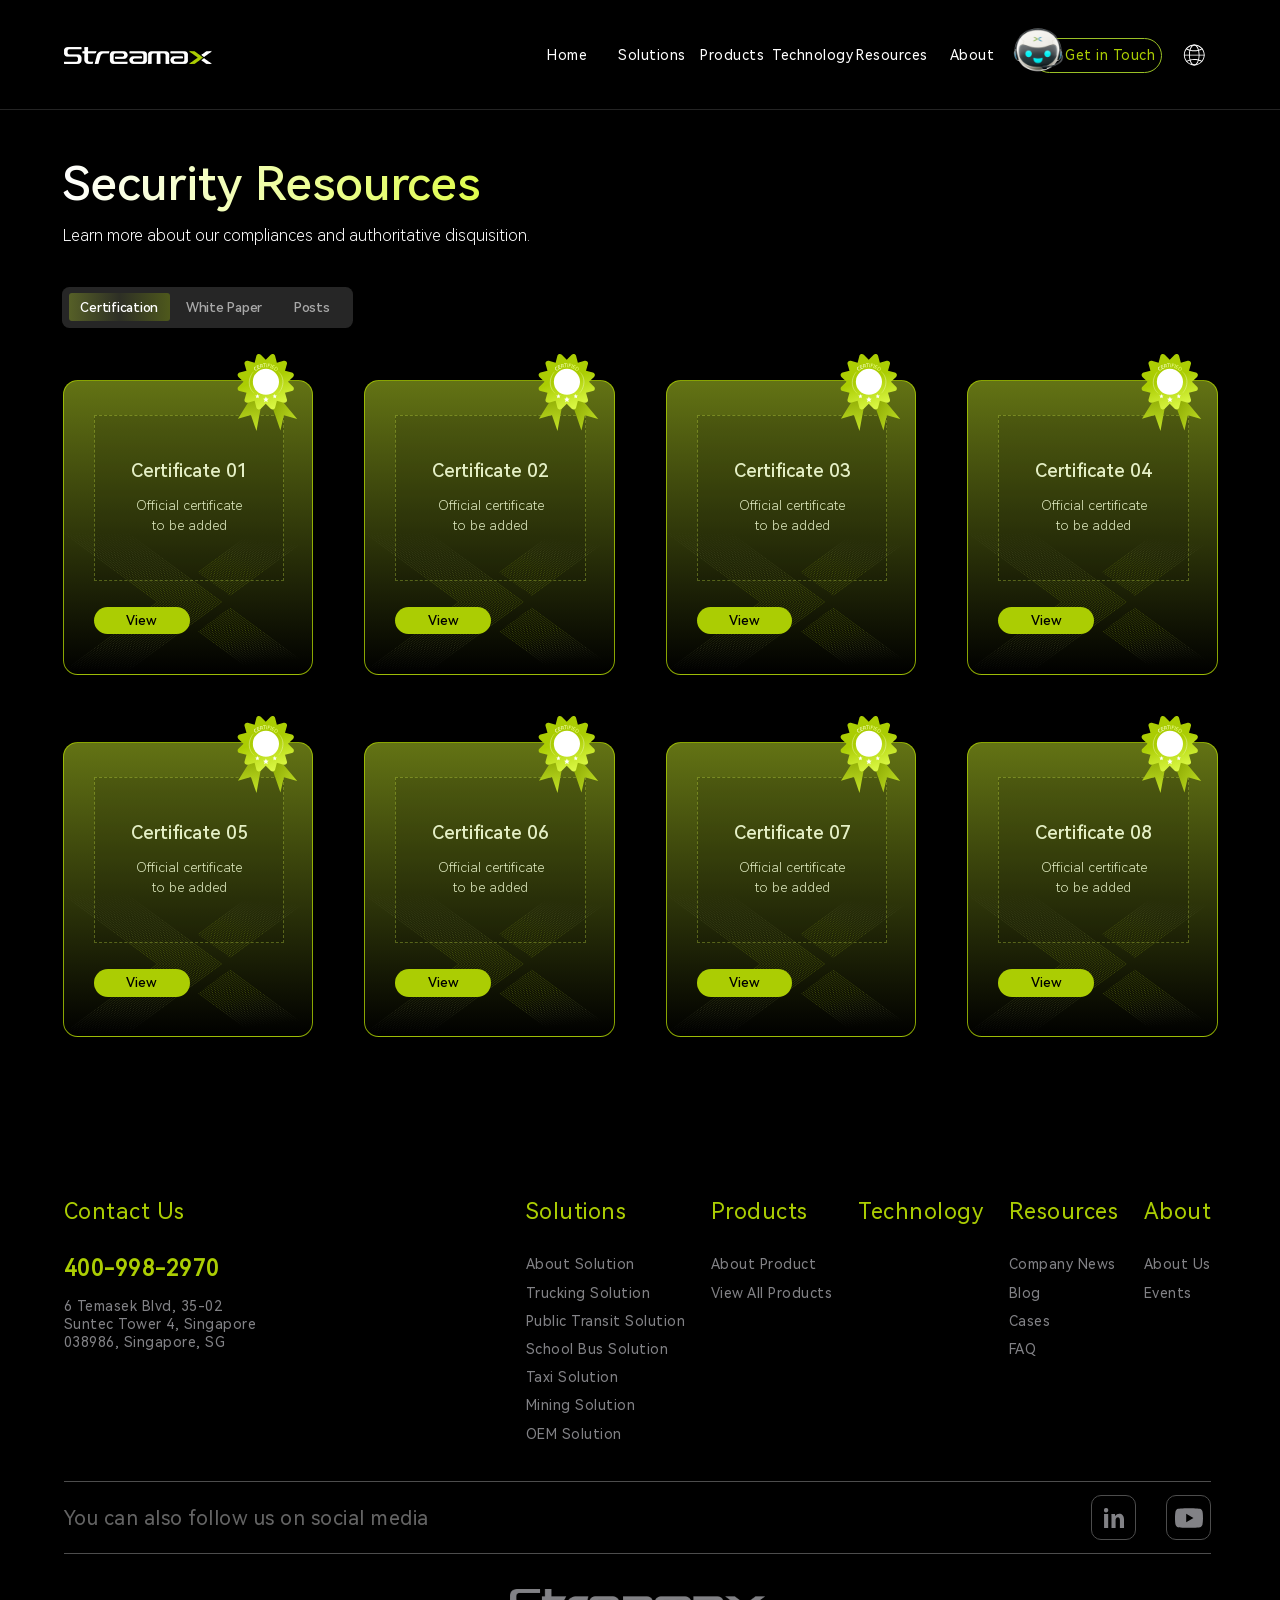
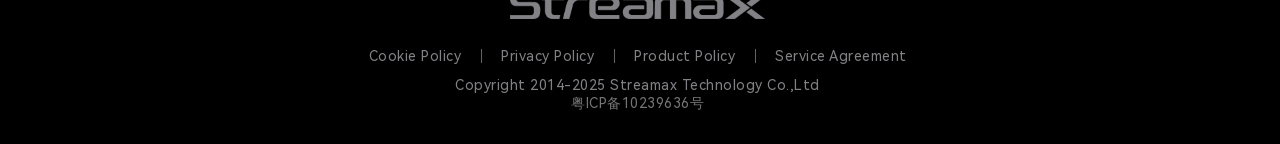
==== commit 70a40943: "Add files via upload" ====
--- a/security-resources.html
+++ b/security-resources.html
@@ -221,70 +221,70 @@
     <button id="resource-tab-posts" type="button" role="tab" aria-selected="false" aria-controls="resource-posts" tabindex="-1">Posts</button>
   </div>
   <section id="resource-certification" class="certificate-grid resource-panel" role="tabpanel" aria-labelledby="resource-tab-certification" tabindex="0"><article class="certificate-card" data-certificate-index="0">
-  <div class="certificate-ground"><div class="certificate-pattern" aria-hidden="true"><img src="assets/figma/cff4b.png" alt="" draggable="false" ></div>
+  <div class="certificate-ground"><div class="certificate-pattern" aria-hidden="true"><img src="assets/figma/cff4b.webp" alt="" draggable="false" ></div>
     <div class="certificate-placeholder"><span>Certificate 01</span><p>Official certificate<br>to be added</p></div>
     <button class="certificate-view" type="button" aria-label="View certificate 1" data-open-certificate="0">View</button>
   </div>
   <img src="assets/figma/bbfd9.svg" alt="" draggable="false" class="certificate-badge">
 </article>
 <article class="certificate-card" data-certificate-index="1">
-  <div class="certificate-ground"><div class="certificate-pattern" aria-hidden="true"><img src="assets/figma/cff4b.png" alt="" draggable="false" ></div>
+  <div class="certificate-ground"><div class="certificate-pattern" aria-hidden="true"><img src="assets/figma/cff4b.webp" alt="" draggable="false" ></div>
     <div class="certificate-placeholder"><span>Certificate 02</span><p>Official certificate<br>to be added</p></div>
     <button class="certificate-view" type="button" aria-label="View certificate 2" data-open-certificate="1">View</button>
   </div>
   <img src="assets/figma/19678.svg" alt="" draggable="false" class="certificate-badge">
 </article>
 <article class="certificate-card" data-certificate-index="2">
-  <div class="certificate-ground"><div class="certificate-pattern" aria-hidden="true"><img src="assets/figma/cff4b.png" alt="" draggable="false" ></div>
+  <div class="certificate-ground"><div class="certificate-pattern" aria-hidden="true"><img src="assets/figma/cff4b.webp" alt="" draggable="false" ></div>
     <div class="certificate-placeholder"><span>Certificate 03</span><p>Official certificate<br>to be added</p></div>
     <button class="certificate-view" type="button" aria-label="View certificate 3" data-open-certificate="2">View</button>
   </div>
   <img src="assets/figma/bbfd9.svg" alt="" draggable="false" class="certificate-badge">
 </article>
 <article class="certificate-card" data-certificate-index="3">
-  <div class="certificate-ground"><div class="certificate-pattern" aria-hidden="true"><img src="assets/figma/cff4b.png" alt="" draggable="false" ></div>
+  <div class="certificate-ground"><div class="certificate-pattern" aria-hidden="true"><img src="assets/figma/cff4b.webp" alt="" draggable="false" ></div>
     <div class="certificate-placeholder"><span>Certificate 04</span><p>Official certificate<br>to be added</p></div>
     <button class="certificate-view" type="button" aria-label="View certificate 4" data-open-certificate="3">View</button>
   </div>
   <img src="assets/figma/bbfd9.svg" alt="" draggable="false" class="certificate-badge">
 </article>
 <article class="certificate-card" data-certificate-index="4">
-  <div class="certificate-ground"><div class="certificate-pattern" aria-hidden="true"><img src="assets/figma/cff4b.png" alt="" draggable="false" ></div>
+  <div class="certificate-ground"><div class="certificate-pattern" aria-hidden="true"><img src="assets/figma/cff4b.webp" alt="" draggable="false" ></div>
     <div class="certificate-placeholder"><span>Certificate 05</span><p>Official certificate<br>to be added</p></div>
     <button class="certificate-view" type="button" aria-label="View certificate 5" data-open-certificate="4">View</button>
   </div>
   <img src="assets/figma/19678.svg" alt="" draggable="false" class="certificate-badge">
 </article>
 <article class="certificate-card" data-certificate-index="5">
-  <div class="certificate-ground"><div class="certificate-pattern" aria-hidden="true"><img src="assets/figma/cff4b.png" alt="" draggable="false" ></div>
+  <div class="certificate-ground"><div class="certificate-pattern" aria-hidden="true"><img src="assets/figma/cff4b.webp" alt="" draggable="false" ></div>
     <div class="certificate-placeholder"><span>Certificate 06</span><p>Official certificate<br>to be added</p></div>
     <button class="certificate-view" type="button" aria-label="View certificate 6" data-open-certificate="5">View</button>
   </div>
   <img src="assets/figma/19678.svg" alt="" draggable="false" class="certificate-badge">
 </article>
 <article class="certificate-card" data-certificate-index="6">
-  <div class="certificate-ground"><div class="certificate-pattern" aria-hidden="true"><img src="assets/figma/cff4b.png" alt="" draggable="false" ></div>
+  <div class="certificate-ground"><div class="certificate-pattern" aria-hidden="true"><img src="assets/figma/cff4b.webp" alt="" draggable="false" ></div>
     <div class="certificate-placeholder"><span>Certificate 07</span><p>Official certificate<br>to be added</p></div>
     <button class="certificate-view" type="button" aria-label="View certificate 7" data-open-certificate="6">View</button>
   </div>
   <img src="assets/figma/19678.svg" alt="" draggable="false" class="certificate-badge">
 </article>
 <article class="certificate-card" data-certificate-index="7">
-  <div class="certificate-ground"><div class="certificate-pattern" aria-hidden="true"><img src="assets/figma/cff4b.png" alt="" draggable="false" ></div>
+  <div class="certificate-ground"><div class="certificate-pattern" aria-hidden="true"><img src="assets/figma/cff4b.webp" alt="" draggable="false" ></div>
     <div class="certificate-placeholder"><span>Certificate 08</span><p>Official certificate<br>to be added</p></div>
     <button class="certificate-view" type="button" aria-label="View certificate 8" data-open-certificate="7">View</button>
   </div>
   <img src="assets/figma/19678.svg" alt="" draggable="false" class="certificate-badge">
 </article></section>
   <section id="resource-white-paper" class="resource-panel editorial-grid" role="tabpanel" aria-labelledby="resource-tab-white-paper" tabindex="0" data-design-node="106:803" hidden>
-    <article class="editorial-card"><div class="editorial-pattern" aria-hidden="true"><img src="assets/figma/cff4b.png" alt="" draggable="false"></div><img class="editorial-brand" src="assets/figma/ac7f0.png" alt="Streamax" width="207" height="24"><h2>White Paper 01<br>Coming soon</h2><p class="editorial-summary">Approved white paper content will be added here.</p><button type="button" class="editorial-explore" data-resource-placeholder="White paper" aria-label="Explore white paper 1 (placeholder)">Explore</button><p class="editorial-status" role="status" aria-live="polite"></p></article>
-    <article class="editorial-card"><div class="editorial-pattern" aria-hidden="true"><img src="assets/figma/cff4b.png" alt="" draggable="false"></div><h2>White Paper 02<br>Coming soon</h2><p class="editorial-summary">Approved white paper content will be added here.</p><button type="button" class="editorial-explore" data-resource-placeholder="White paper" aria-label="Explore white paper 2 (placeholder)">Explore</button><p class="editorial-status" role="status" aria-live="polite"></p></article>
-    <article class="editorial-card"><div class="editorial-pattern" aria-hidden="true"><img src="assets/figma/cff4b.png" alt="" draggable="false"></div><h2>White Paper 03<br>Coming soon</h2><p class="editorial-summary">Approved white paper content will be added here.</p><button type="button" class="editorial-explore" data-resource-placeholder="White paper" aria-label="Explore white paper 3 (placeholder)">Explore</button><p class="editorial-status" role="status" aria-live="polite"></p></article>
+    <article class="editorial-card"><div class="editorial-pattern" aria-hidden="true"><img src="assets/figma/cff4b.webp" alt="" draggable="false"></div><img class="editorial-brand" src="assets/figma/ac7f0.png" alt="Streamax" width="207" height="24"><h2>White Paper 01<br>Coming soon</h2><p class="editorial-summary">Approved white paper content will be added here.</p><button type="button" class="editorial-explore" data-resource-placeholder="White paper" aria-label="Explore white paper 1 (placeholder)">Explore</button><p class="editorial-status" role="status" aria-live="polite"></p></article>
+    <article class="editorial-card"><div class="editorial-pattern" aria-hidden="true"><img src="assets/figma/cff4b.webp" alt="" draggable="false"></div><h2>White Paper 02<br>Coming soon</h2><p class="editorial-summary">Approved white paper content will be added here.</p><button type="button" class="editorial-explore" data-resource-placeholder="White paper" aria-label="Explore white paper 2 (placeholder)">Explore</button><p class="editorial-status" role="status" aria-live="polite"></p></article>
+    <article class="editorial-card"><div class="editorial-pattern" aria-hidden="true"><img src="assets/figma/cff4b.webp" alt="" draggable="false"></div><h2>White Paper 03<br>Coming soon</h2><p class="editorial-summary">Approved white paper content will be added here.</p><button type="button" class="editorial-explore" data-resource-placeholder="White paper" aria-label="Explore white paper 3 (placeholder)">Explore</button><p class="editorial-status" role="status" aria-live="polite"></p></article>
   </section>
   <section id="resource-posts" class="resource-panel editorial-grid" role="tabpanel" aria-labelledby="resource-tab-posts" tabindex="0" data-design-node="106:803" hidden>
-    <article class="editorial-card"><div class="editorial-pattern" aria-hidden="true"><img src="assets/figma/cff4b.png" alt="" draggable="false"></div><img class="editorial-brand" src="assets/figma/ac7f0.png" alt="Streamax" width="207" height="24"><h2>Post 01<br>Coming soon</h2><p class="editorial-summary">Approved post content will be added here.</p><button type="button" class="editorial-explore" data-resource-placeholder="Post" aria-label="Explore post 1 (placeholder)">Explore</button><p class="editorial-status" role="status" aria-live="polite"></p></article>
-    <article class="editorial-card"><div class="editorial-pattern" aria-hidden="true"><img src="assets/figma/cff4b.png" alt="" draggable="false"></div><h2>Post 02<br>Coming soon</h2><p class="editorial-summary">Approved post content will be added here.</p><button type="button" class="editorial-explore" data-resource-placeholder="Post" aria-label="Explore post 2 (placeholder)">Explore</button><p class="editorial-status" role="status" aria-live="polite"></p></article>
-    <article class="editorial-card"><div class="editorial-pattern" aria-hidden="true"><img src="assets/figma/cff4b.png" alt="" draggable="false"></div><h2>Post 03<br>Coming soon</h2><p class="editorial-summary">Approved post content will be added here.</p><button type="button" class="editorial-explore" data-resource-placeholder="Post" aria-label="Explore post 3 (placeholder)">Explore</button><p class="editorial-status" role="status" aria-live="polite"></p></article>
+    <article class="editorial-card"><div class="editorial-pattern" aria-hidden="true"><img src="assets/figma/cff4b.webp" alt="" draggable="false"></div><img class="editorial-brand" src="assets/figma/ac7f0.png" alt="Streamax" width="207" height="24"><h2>Post 01<br>Coming soon</h2><p class="editorial-summary">Approved post content will be added here.</p><button type="button" class="editorial-explore" data-resource-placeholder="Post" aria-label="Explore post 1 (placeholder)">Explore</button><p class="editorial-status" role="status" aria-live="polite"></p></article>
+    <article class="editorial-card"><div class="editorial-pattern" aria-hidden="true"><img src="assets/figma/cff4b.webp" alt="" draggable="false"></div><h2>Post 02<br>Coming soon</h2><p class="editorial-summary">Approved post content will be added here.</p><button type="button" class="editorial-explore" data-resource-placeholder="Post" aria-label="Explore post 2 (placeholder)">Explore</button><p class="editorial-status" role="status" aria-live="polite"></p></article>
+    <article class="editorial-card"><div class="editorial-pattern" aria-hidden="true"><img src="assets/figma/cff4b.webp" alt="" draggable="false"></div><h2>Post 03<br>Coming soon</h2><p class="editorial-summary">Approved post content will be added here.</p><button type="button" class="editorial-explore" data-resource-placeholder="Post" aria-label="Explore post 3 (placeholder)">Explore</button><p class="editorial-status" role="status" aria-live="polite"></p></article>
   </section>
 </main>
 <footer class="footer pb50">
--- a/assets/css/cybersecurity.css
+++ b/assets/css/cybersecurity.css
@@ -27,7 +27,7 @@
 .process-step{display:contents}
 .process-button{position:absolute;left:0;top:0;transform:translateX(calc(var(--step-x) * var(--u)));transform-origin:left center;width:calc(var(--step-width) * var(--u));height:100%;padding:0;border:0;background:transparent;color:rgba(255,255,255,.6);font-weight:500;isolation:isolate;text-align:center;outline-offset:3px}
 .process-shape{position:absolute;inset:-.65px 0;pointer-events:none;transform-origin:left center;border-style:solid;border-width:0 calc(var(--cap-right) * var(--u)) 0 calc(var(--cap-left) * var(--u));border-image-source:var(--arrow-default);border-image-slice:0 var(--cap-right) 0 var(--cap-left) fill;border-image-repeat:stretch;box-sizing:border-box;z-index:-1}
-.process-shape--expanded{border-width:0 calc(var(--cap-expanded-right) * var(--u)) 0 calc(var(--cap-expanded-left) * var(--u));border-image-source:var(--arrow-expanded);border-image-slice:0 var(--cap-expanded-right) 0 var(--cap-expanded-left) fill;opacity:0}
+.process-shape--expanded{border:0;border-image:none;background:var(--arrow-state,var(--arrow-expanded)) center/100% 100% no-repeat;opacity:0}
 .process-label{position:absolute;left:0;top:calc(50 * var(--u));transform:translateX(calc(var(--label-x) * var(--u))) translateX(-50%);white-space:nowrap;font-size:calc(18 * var(--u));line-height:calc(40 * var(--u));pointer-events:none;transition:color .18s}
 .process-button:hover .process-label,.process-button:focus-visible .process-label{color:var(--cyber-bright)}
 .process-button[aria-expanded="true"] .process-label{font-size:calc(24 * var(--u));color:var(--cyber-accent);top:calc(20 * var(--u))}
